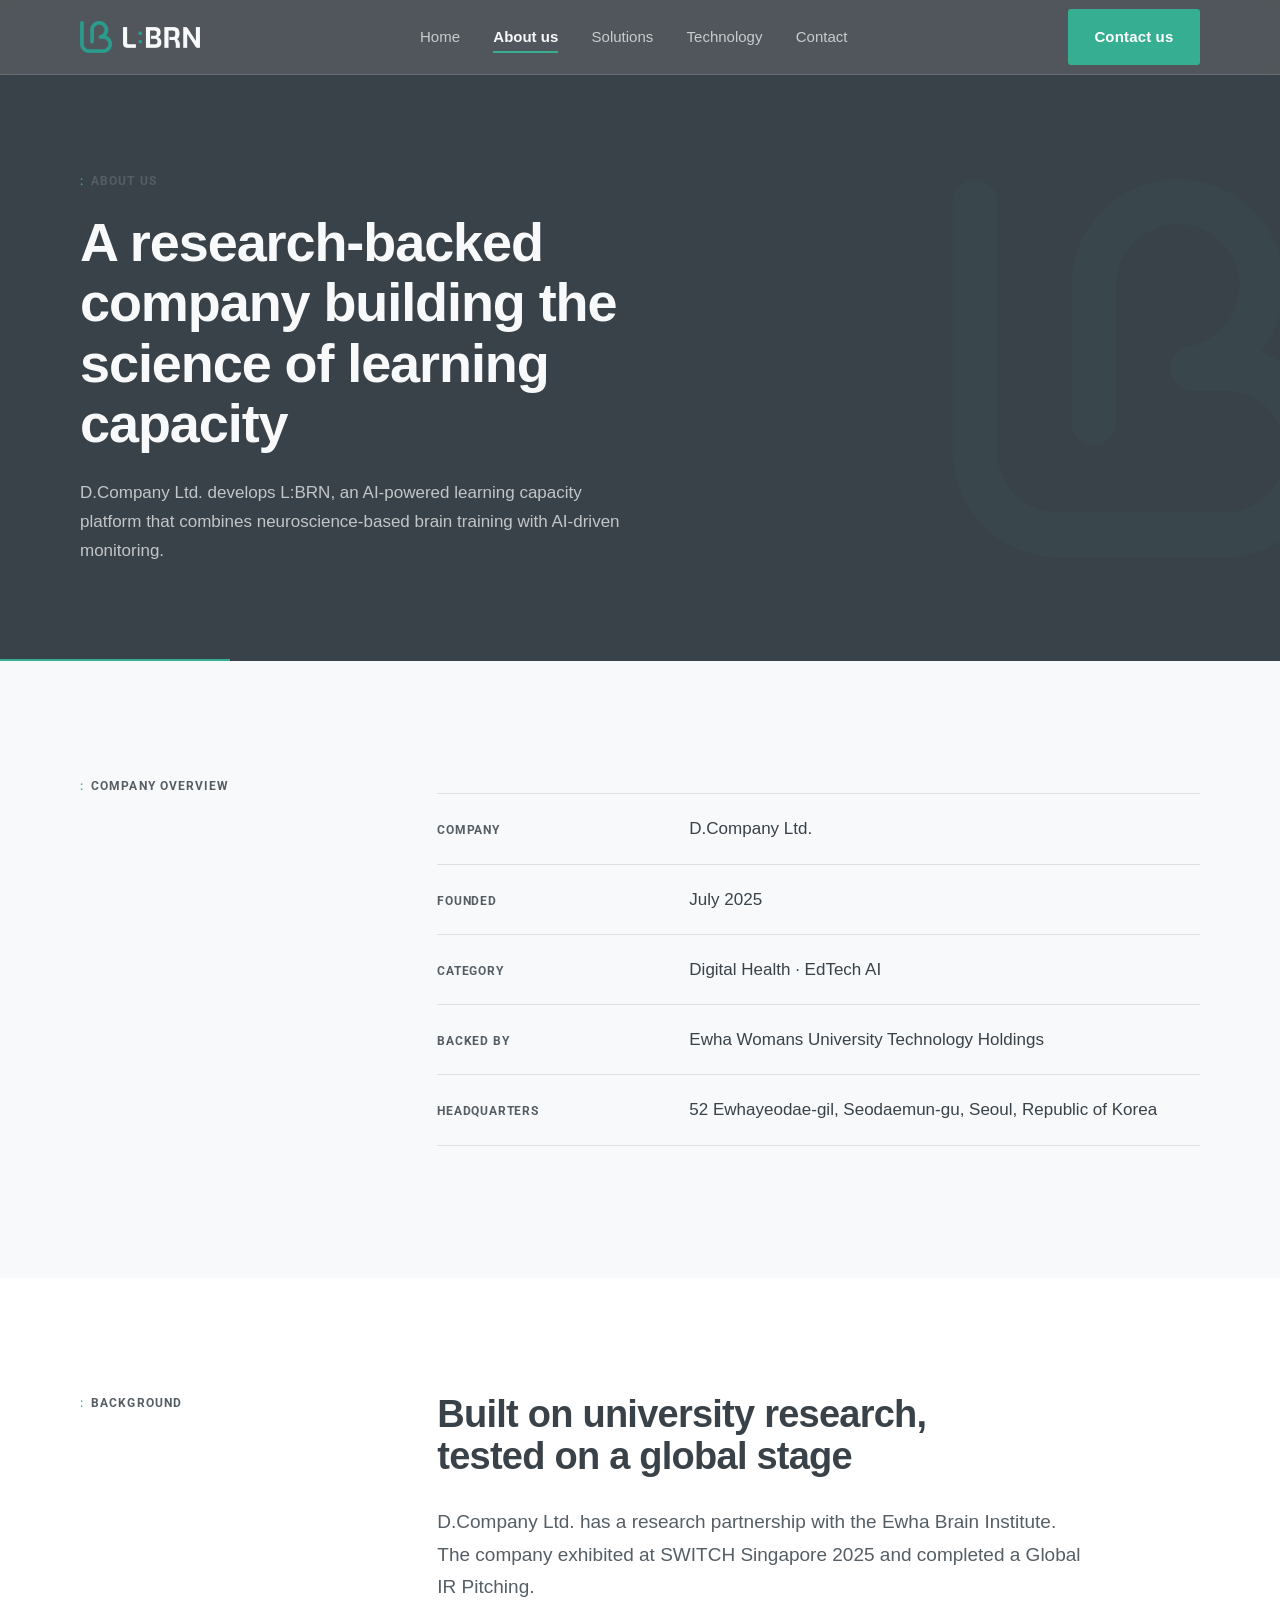
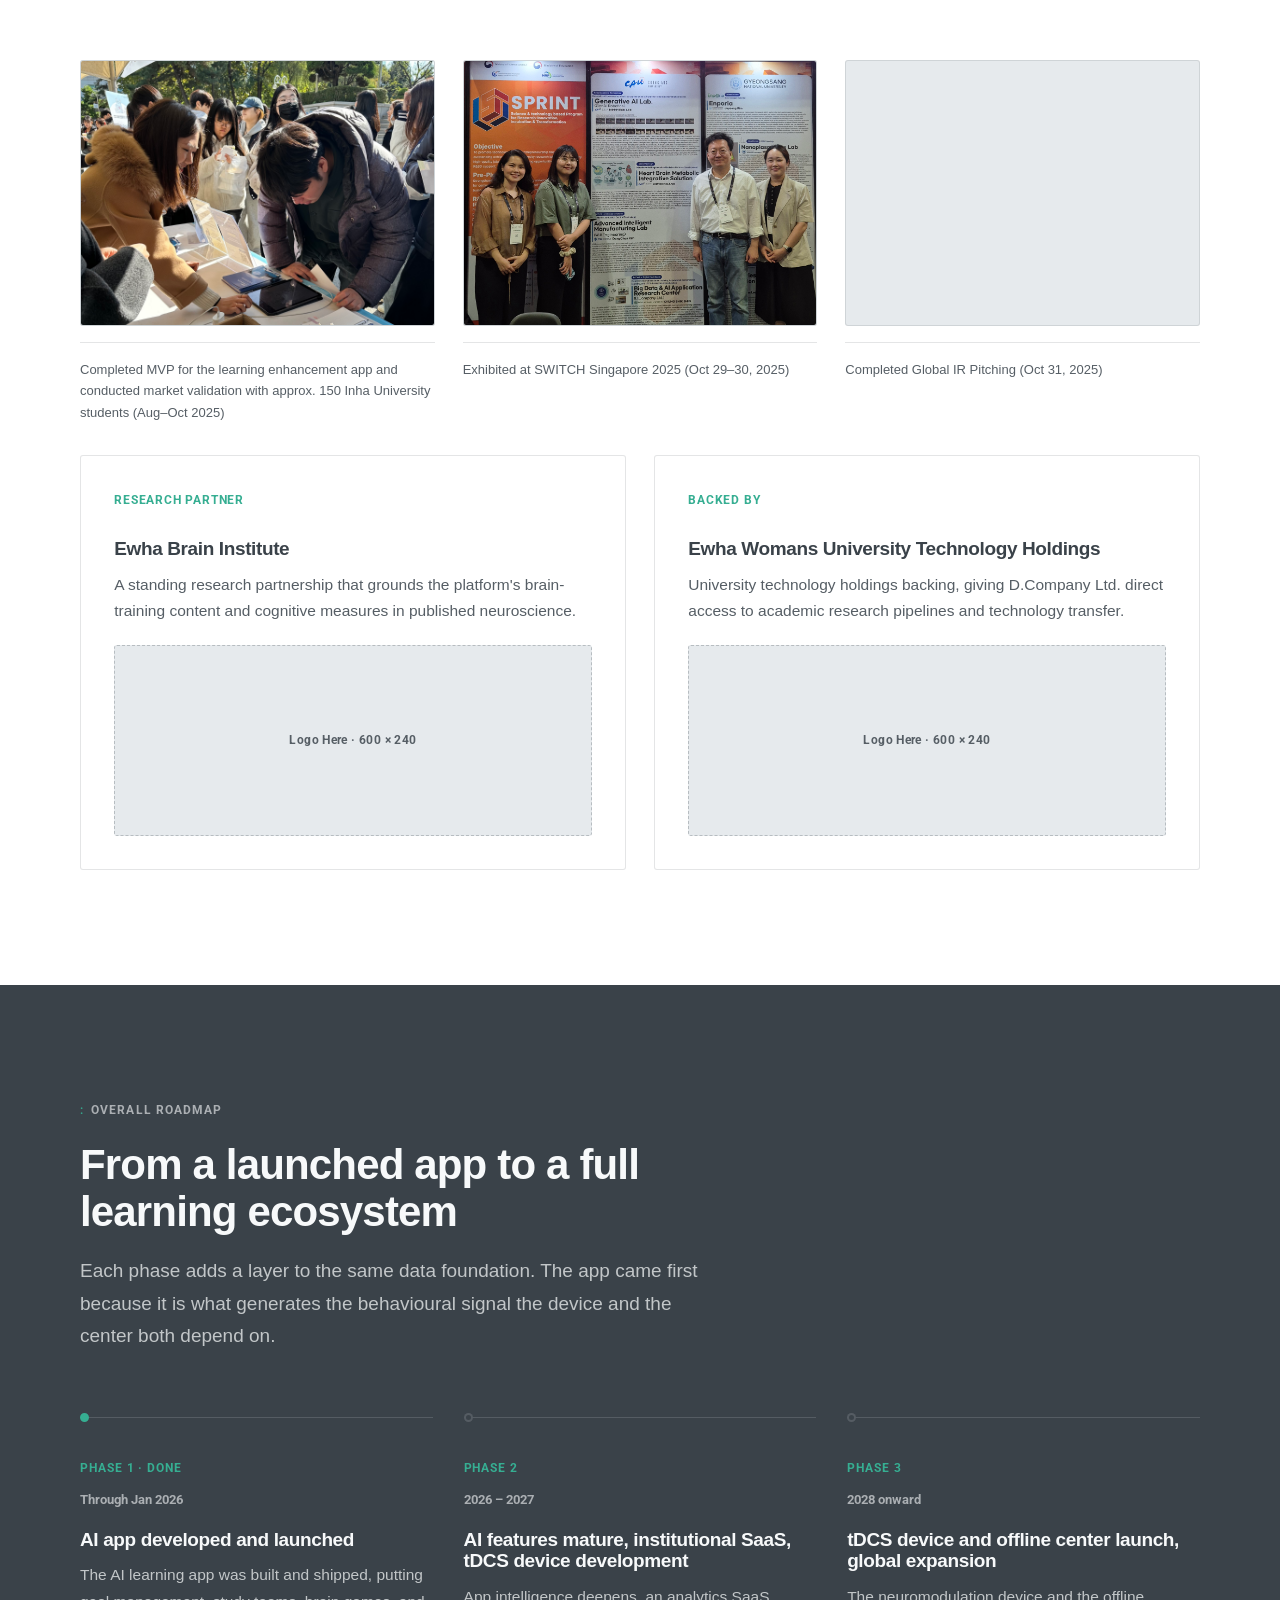
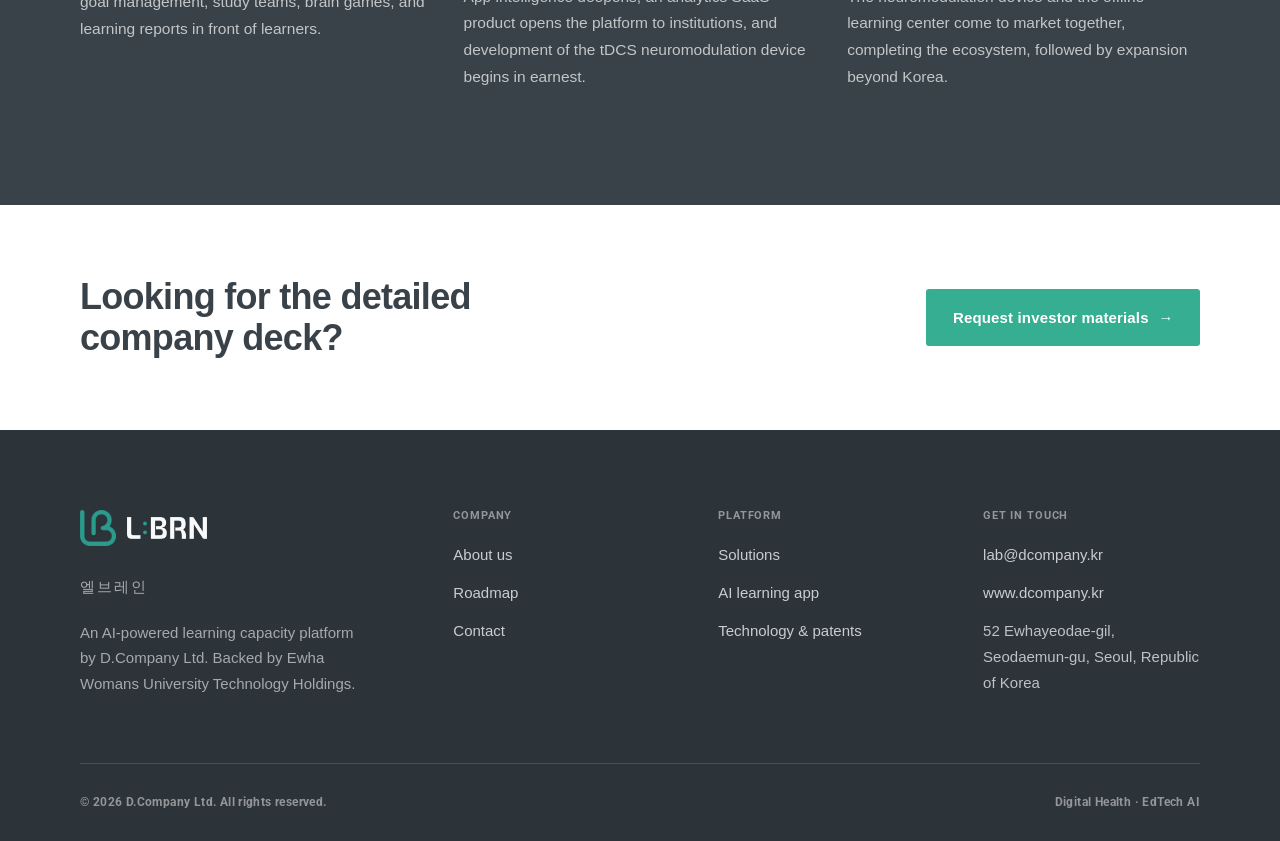
==== about.html @ f7edd500 "라벨 서체 Roboto로 교체, 커서 제거" ====
<!DOCTYPE html>
<html lang="en">
<head>
<meta charset="utf-8">
<meta name="viewport" content="width=device-width, initial-scale=1">
<title>About us — D.Company Ltd. | L:BRN</title>
<meta name="description" content="D.Company Ltd. was founded in July 2025, is backed by Ewha Womans University Technology Holdings, and researches with the Ewha Brain Institute.">
<link rel="icon" type="image/png" sizes="32x32" href="assets/favicon-32.png">
<link rel="icon" type="image/png" sizes="512x512" href="assets/favicon.png">
<link rel="apple-touch-icon" href="assets/apple-touch-icon.png">
<meta name="theme-color" content="#3A4249">
<link rel="preconnect" href="https://fonts.googleapis.com">
<link rel="preconnect" href="https://fonts.gstatic.com" crossorigin>
<link href="https://fonts.googleapis.com/css2?family=Google+Sans+Flex:wght@400..800&family=Roboto:wght@400..700&display=swap" rel="stylesheet">
<link rel="stylesheet" href="style.css">
</head>
<body>
<a class="skip-link" href="#main">Skip to content</a>

<header class="site-header">
  <div class="container">
    <nav class="nav" aria-label="Main">
      <a class="logo" href="index.html" aria-label="L:BRN home">
        <img class="logo-symbol" src="logo-symbol-dark.png" alt="" width="366" height="365">
        <img class="logo-wordmark" src="logo-wordmark.png" alt="L:BRN" width="560" height="154">
      </a>
      <ul class="nav-list">
        <li><a class="nav-link" href="index.html">Home</a></li>
        <li><a class="nav-link is-active" href="about.html">About us</a></li>
        <li><a class="nav-link" href="solutions.html">Solutions</a></li>
        <li><a class="nav-link" href="technology.html">Technology</a></li>
        <li><a class="nav-link" href="contact.html">Contact</a></li>
      </ul>
      <a class="btn btn-primary nav-cta" href="contact.html">Contact us</a>
      <button class="nav-toggle" type="button" aria-expanded="false" aria-controls="nav-panel" aria-label="Open menu"><span></span></button>
    </nav>
    <div class="nav-panel" id="nav-panel">
      <ul class="nav-list">
        <li><a class="nav-link" href="index.html">Home</a></li>
        <li><a class="nav-link is-active" href="about.html">About us</a></li>
        <li><a class="nav-link" href="solutions.html">Solutions</a></li>
        <li><a class="nav-link" href="technology.html">Technology</a></li>
        <li><a class="nav-link" href="contact.html">Contact</a></li>
      </ul>
      <a class="btn btn-primary nav-cta" href="contact.html">Contact us</a>
    </div>
  </div>
</header>

<main id="main">

  <section class="page-hero">
    <div class="container">
      <span class="eyebrow">About us</span>
      <h1>A research-backed company building the science of learning capacity</h1>
      <p>D.Company Ltd. develops L:BRN, an AI-powered learning capacity platform that combines neuroscience-based brain training with AI-driven monitoring.</p>
    </div>
  </section>

  <section class="section">
    <div class="container">
      <div class="split">
        <div>
          <span class="eyebrow">Company overview</span>
        </div>
        <div>
          <dl class="facts">
            <div class="fact"><dt>Company</dt><dd>D.Company Ltd.</dd></div>
            <div class="fact"><dt>Founded</dt><dd>July 2025</dd></div>
            <div class="fact"><dt>Category</dt><dd>Digital Health &middot; EdTech AI</dd></div>
            <div class="fact"><dt>Backed by</dt><dd>Ewha Womans University Technology Holdings</dd></div>
            <div class="fact"><dt>Headquarters</dt><dd>52 Ewhayeodae-gil, Seodaemun-gu, Seoul, Republic of Korea</dd></div>
          </dl>
        </div>
      </div>
    </div>
  </section>

  <section class="section section-alt">
    <div class="container">
      <div class="split">
        <div>
          <span class="eyebrow">Background</span>
        </div>
        <div>
          <h2 class="h-lg">Built on university research, tested on a global stage</h2>
          <p class="lede stack-md">D.Company Ltd. has a research partnership with the Ewha Brain Institute. The company exhibited at SWITCH Singapore 2025 and completed a Global IR Pitching.</p>
        </div>
      </div>

      <div class="grid grid-3 reveal stack-lg">
        <figure class="photo">
          <img src="image/mvp.jpeg" width="3024" height="2332" loading="lazy" decoding="async"
               alt="University students gathered around an outdoor D.Company booth on campus, trying the L:BRN app on a tablet while staff members guide them through the demo.">
          <figcaption>Completed MVP for the learning enhancement app and conducted market validation with approx. 150 Inha University students (Aug&ndash;Oct 2025)</figcaption>
        </figure>
        <figure class="photo">
          <img src="image/switch.JPG" width="2806" height="1938" loading="lazy" decoding="async"
               alt="Four D.Company team members standing in front of the ICT SPRINT exhibition wall at SWITCH Singapore 2025, beside the D.Company Ltd. poster on neuroscience-driven brain training, AI-powered personalised learning, and tDCS neuromodulation.">
          <figcaption>Exhibited at SWITCH Singapore 2025 (Oct 29&ndash;30, 2025)</figcaption>
        </figure>
        <figure class="photo">
          <img src="image/ir.jpeg" width="4032" height="3024" loading="lazy" decoding="async"
               alt="A D.Company presenter pitching to a seated audience at the SWITCH Singapore Demo Day, with a slide titled &lsquo;What If Hard Work Isn&rsquo;t Enough?&rsquo; on the screens behind her.">
          <figcaption>Completed Global IR Pitching (Oct 31, 2025)</figcaption>
        </figure>
      </div>

      <div class="grid grid-2 stack-mid">
        <div class="card reveal">
          <span class="card-index">Research partner</span>
          <h3>Ewha Brain Institute</h3>
          <p>A standing research partnership that grounds the platform's brain-training content and cognitive measures in published neuroscience.</p>
          <div class="ph stack-sm" style="--ph-ratio:5/2;">Logo Here &middot; 600 &times; 240</div>
        </div>
        <div class="card reveal reveal-d1">
          <span class="card-index">Backed by</span>
          <h3>Ewha Womans University Technology Holdings</h3>
          <p>University technology holdings backing, giving D.Company Ltd. direct access to academic research pipelines and technology transfer.</p>
          <div class="ph stack-sm" style="--ph-ratio:5/2;">Logo Here &middot; 600 &times; 240</div>
        </div>
      </div>
    </div>
  </section>

  <section class="section section-dark" id="roadmap">
    <div class="container">
      <div class="section-head">
        <span class="eyebrow">Overall roadmap</span>
        <h2>From a launched app to a full learning ecosystem</h2>
        <p class="lede">Each phase adds a layer to the same data foundation. The app came first because it is what generates the behavioural signal the device and the center both depend on.</p>
      </div>

      <div class="roadmap">
        <article class="phase phase-done reveal">
          <span class="phase-num">Phase 1 &middot; Done</span>
          <span class="phase-range">Through Jan 2026</span>
          <h3>AI app developed and launched</h3>
          <p>The AI learning app was built and shipped, putting goal management, study teams, brain games, and learning reports in front of learners.</p>
        </article>

        <article class="phase reveal reveal-d1">
          <span class="phase-num">Phase 2</span>
          <span class="phase-range">2026 &ndash; 2027</span>
          <h3>AI features mature, institutional SaaS, tDCS device development</h3>
          <p>App intelligence deepens, an analytics SaaS product opens the platform to institutions, and development of the tDCS neuromodulation device begins in earnest.</p>
        </article>

        <article class="phase reveal reveal-d2">
          <span class="phase-num">Phase 3</span>
          <span class="phase-range">2028 onward</span>
          <h3>tDCS device and offline center launch, global expansion</h3>
          <p>The neuromodulation device and the offline learning center come to market together, completing the ecosystem, followed by expansion beyond Korea.</p>
        </article>
      </div>
    </div>
  </section>

  <section class="section-tight section-alt">
    <div class="container">
      <div class="cta-strip">
        <h2>Looking for the detailed company deck?</h2>
        <a class="btn btn-primary" href="contact.html">Request investor materials <span class="arrow" aria-hidden="true">&rarr;</span></a>
      </div>
    </div>
  </section>

</main>

<footer class="site-footer">
  <div class="container">
    <div class="footer-top">
      <div class="footer-brand">
        <span class="logo footer-logo">
          <img class="logo-symbol" src="logo-symbol.png" alt="" width="366" height="365">
          <img class="logo-wordmark" src="logo-wordmark-light.png" alt="L:BRN" width="560" height="154">
        </span>
        <p class="footer-kr" lang="ko">엘브레인</p>
        <p>An AI-powered learning capacity platform by D.Company Ltd. Backed by Ewha Womans University Technology Holdings.</p>
      </div>
      <div class="footer-col">
        <h4>Company</h4>
        <ul>
          <li><a href="about.html">About us</a></li>
          <li><a href="about.html#roadmap">Roadmap</a></li>
          <li><a href="contact.html">Contact</a></li>
        </ul>
      </div>
      <div class="footer-col">
        <h4>Platform</h4>
        <ul>
          <li><a href="solutions.html">Solutions</a></li>
          <li><a href="solutions.html#app">AI learning app</a></li>
          <li><a href="technology.html">Technology &amp; patents</a></li>
        </ul>
      </div>
      <div class="footer-col">
        <h4>Get in touch</h4>
        <ul>
          <li><a href="mailto:lab@dcompany.kr">lab@dcompany.kr</a></li>
          <li><a href="https://www.dcompany.kr">www.dcompany.kr</a></li>
          <li>52 Ewhayeodae-gil, Seodaemun-gu, Seoul, Republic of Korea</li>
        </ul>
      </div>
    </div>
    <div class="footer-bottom">
      <span>&copy; <span data-year>2026</span> D.Company Ltd. All rights reserved.</span>
      <span>Digital Health &middot; EdTech AI</span>
    </div>
  </div>
</footer>

<script src="script.js"></script>
</body>
</html>
---- style.css ----
/* ==========================================================================
   D.Company Ltd. — L:BRN corporate site
   Shared stylesheet
   ========================================================================== */

/* --------------------------------------------------------------------------
   1. Tokens
   -------------------------------------------------------------------------- */
:root {
  /* Brand palette (fixed) */
  --teal: #36AE92;
  --ink: #3A4249;
  --muted: #565E65;
  --bg: #F7F9FA;

  /* Derived shades of the brand palette */
  --teal-600: #2C9179;
  --teal-700: #23745F;
  --teal-wash: rgba(54, 174, 146, 0.08);
  --teal-line: rgba(54, 174, 146, 0.30);
  --ink-900: #2C3339;
  --ink-800: #333B41;

  --white: #FFFFFF;
  --line: rgba(86, 94, 101, 0.16);
  --line-strong: rgba(86, 94, 101, 0.32);
  --line-dark: rgba(247, 249, 250, 0.14);
  --on-dark: rgba(247, 249, 250, 0.72);
  --placeholder: #E6EAED;

  /* Type — Google Sans for display and body.

     The small uppercase labels run in Roboto, loaded from Google Fonts so
     every visitor sees the same thing regardless of platform. Korean falls
     through to the system Hangul face in every case. */
  --font-kr: 'Apple SD Gothic Neo', 'Malgun Gothic', 'Noto Sans KR', sans-serif;
  --font-display: 'Google Sans Flex', var(--font-kr), 'Helvetica Neue', Arial, sans-serif;
  --font-body: 'Google Sans Flex', var(--font-kr), 'Segoe UI', Arial, sans-serif;
  --font-label: 'Roboto', var(--font-kr), 'Helvetica Neue', Arial, sans-serif;

  /* Rhythm */
  --container: 1200px;
  --gutter: clamp(1.25rem, 4vw, 2.5rem);
  --section-y: clamp(4.5rem, 9vw, 8rem);
  --radius: 3px;

  --shadow-sm: 0 1px 2px rgba(58, 66, 73, 0.06);
  --shadow-md: 0 12px 32px -12px rgba(58, 66, 73, 0.22);
  --ease: cubic-bezier(0.22, 0.61, 0.36, 1);
}

/* --------------------------------------------------------------------------
   2. Reset & base
   -------------------------------------------------------------------------- */
*,
*::before,
*::after { box-sizing: border-box; }

html {
  scroll-behavior: smooth;
  -webkit-text-size-adjust: 100%;
  scroll-padding-top: 90px;
}

body {
  margin: 0;
  background: var(--bg);
  color: var(--ink);
  font-family: var(--font-body);
  font-size: 1.0625rem;
  line-height: 1.72;
  -webkit-font-smoothing: antialiased;
  text-rendering: optimizeLegibility;
}

img { max-width: 100%; display: block; }

a { color: inherit; text-decoration: none; }

h1, h2, h3, h4 {
  font-family: var(--font-display);
  color: var(--ink);
  margin: 0;
  line-height: 1.12;
  letter-spacing: -0.02em;
  font-weight: 700;
}

p { margin: 0; }

ul { margin: 0; padding: 0; list-style: none; }

:focus-visible {
  outline: 2px solid var(--teal);
  outline-offset: 3px;
  border-radius: 2px;
}

::selection {
  background: var(--teal);
  color: var(--white);
}

.skip-link {
  position: absolute;
  left: -9999px;
  top: 0;
  z-index: 999;
  background: var(--ink);
  color: var(--white);
  padding: 0.75rem 1.25rem;
  font-family: var(--font-label);
  font-size: 0.8125rem;
}
.skip-link:focus { left: 0; }

/* Everything set in the label face runs bold. Helvetica ships Regular and
   Bold only, so 700 is the one real step up — collected here rather than
   repeated across two dozen rules. Weights declared later in a specific
   rule still win. */
.skip-link,
.eyebrow,
.link,
.hero-meta,
.card-index,
.fact dt,
.stat-label,
.ph,
.app-shot figcaption,
.status,
.pillar-note,
.phase-num,
.phase-range,
.patent-no,
.gantt-months,
.gantt-label small,
.gantt-bar,
.field label,
.field-error,
.info-row dt,
.footer-col h4,
.footer-bottom { font-weight: 700; }

/* --------------------------------------------------------------------------
   3. Layout primitives
   -------------------------------------------------------------------------- */
.container {
  width: 100%;
  max-width: var(--container);
  margin-inline: auto;
  padding-inline: var(--gutter);
}

.section { padding-block: var(--section-y); }
.section-tight { padding-block: clamp(3rem, 6vw, 4.5rem); }

.section-dark {
  background: var(--ink);
  color: var(--on-dark);
}
.section-dark h1,
.section-dark h2,
.section-dark h3,
.section-dark h4 { color: var(--bg); }

.section-alt { background: var(--white); }

.lede {
  font-size: clamp(1.0625rem, 1.6vw, 1.1875rem);
  color: var(--muted);
  max-width: 62ch;
}
.section-dark .lede { color: var(--on-dark); }

.hairline {
  border: 0;
  border-top: 1px solid var(--line);
  margin: 0;
}

/* Section-level heading, one step down from the page title */
.h-lg {
  font-size: clamp(1.75rem, 3.2vw, 2.375rem);
  max-width: 24ch;
}
.h-tight { max-width: 16ch; }

/* Opening statement set in the display face */
.pull-quote {
  font-family: var(--font-display);
  font-size: clamp(1.375rem, 2.8vw, 1.875rem);
  font-weight: 600;
  line-height: 1.45;
  letter-spacing: -0.015em;
  color: var(--ink);
}
.section-dark .pull-quote { color: var(--bg); }

/* Vertical rhythm helpers */
.stack-sm { margin-top: 1.25rem; }
.stack-md { margin-top: 1.75rem; }
.stack-mid { margin-top: clamp(1.5rem, 3vw, 2rem); }
.stack-lg { margin-top: clamp(2.5rem, 5vw, 3.5rem); }

/* Section header — small-caps eyebrow carrying the L:BRN colon motif */
.eyebrow {
  display: block;
  font-family: var(--font-label);
  font-size: 0.75rem;
  font-weight: 700;
  letter-spacing: 0.088em;
  text-transform: uppercase;
  color: var(--muted);
  margin-bottom: 1.25rem;
}
.eyebrow::before {
  content: ':';
  color: var(--teal);
  font-weight: 600;
  margin-right: 0.6em;
}
.section-dark .eyebrow { color: rgba(247, 249, 250, 0.6); }

.section-head { max-width: 66ch; margin-bottom: clamp(2.5rem, 5vw, 4rem); }
.section-head h2 { font-size: clamp(1.875rem, 3.4vw, 2.625rem); }
.section-head p { margin-top: 1.25rem; }

/* Split header: label rail on the left, content on the right */
.split {
  display: grid;
  grid-template-columns: minmax(180px, 1fr) minmax(0, 2.6fr);
  gap: clamp(2rem, 5vw, 4.5rem);
  align-items: start;
}

/* --------------------------------------------------------------------------
   4. Buttons
   -------------------------------------------------------------------------- */
.btn {
  display: inline-flex;
  align-items: center;
  gap: 0.6rem;
  padding: 0.9rem 1.6rem;
  font-family: var(--font-body);
  font-size: 0.9375rem;
  font-weight: 600;
  letter-spacing: 0.01em;
  border-radius: var(--radius);
  border: 1px solid transparent;
  cursor: pointer;
  transition: background 0.25s var(--ease), color 0.25s var(--ease),
              border-color 0.25s var(--ease), transform 0.25s var(--ease);
}
.btn:hover { transform: translateY(-2px); }
.btn:active { transform: translateY(0); }

.btn-primary {
  background: var(--teal);
  color: var(--white);
}
.btn-primary:hover { background: var(--teal-600); }

.btn-ghost {
  background: transparent;
  color: var(--ink);
  border-color: var(--line-strong);
}
.btn-ghost:hover { border-color: var(--teal); color: var(--teal-700); }

.btn-on-dark {
  background: transparent;
  color: var(--bg);
  border-color: var(--line-dark);
}
.btn-on-dark:hover { border-color: var(--teal); color: var(--teal); }

.btn .arrow { transition: transform 0.25s var(--ease); }
.btn:hover .arrow { transform: translateX(4px); }

/* Inline text link */
.link {
  display: inline-flex;
  align-items: center;
  gap: 0.5rem;
  font-family: var(--font-label);
  font-size: 0.8125rem;
  letter-spacing: 0.044em;
  text-transform: uppercase;
  color: var(--teal-700);
  border-bottom: 1px solid var(--teal-line);
  padding-bottom: 2px;
  transition: color 0.25s var(--ease), border-color 0.25s var(--ease);
}
.link:hover { color: var(--teal); border-color: var(--teal); }

/* --------------------------------------------------------------------------
   5. Header / GNB
   -------------------------------------------------------------------------- */
.site-header {
  position: sticky;
  top: 0;
  z-index: 100;
  background: rgba(255, 255, 255, 0.92);
  backdrop-filter: saturate(180%) blur(12px);
  -webkit-backdrop-filter: saturate(180%) blur(12px);
  border-bottom: 1px solid var(--line);
  transition: box-shadow 0.3s var(--ease), background 0.3s var(--ease),
              border-color 0.3s var(--ease);
}
.site-header.is-stuck { box-shadow: var(--shadow-sm); }

/* Dark mode — set by script.js whenever a dark section sits under the bar.
   Keeps the GNB legible over the hero, dark strips and the footer. */
.site-header.is-on-dark {
  background: rgba(44, 51, 57, 0.82);
  border-bottom-color: var(--line-dark);
}
.site-header.is-on-dark .nav-link { color: var(--on-dark); }
.site-header.is-on-dark .nav-link:hover,
.site-header.is-on-dark .nav-link.is-active { color: var(--bg); }
.site-header.is-on-dark .nav-toggle { border-color: var(--line-dark); }
.site-header.is-on-dark .nav-toggle span,
.site-header.is-on-dark .nav-toggle span::before,
.site-header.is-on-dark .nav-toggle span::after { background: var(--bg); }
.site-header.is-on-dark .nav-toggle[aria-expanded='true'] span { background: transparent; }

.nav {
  display: flex;
  align-items: center;
  justify-content: space-between;
  gap: 2rem;
  height: 74px;
}

/* Brand lockup — symbol + wordmark set side by side.
   Symbol height is ~1.6x the wordmark cap height, matching the supplied
   stacked lockup's optical relationship. */
.logo {
  display: inline-flex;
  align-items: center;
  gap: 0.7rem;
}
.logo-symbol {
  height: 32px;
  width: auto;
  transition: transform 0.3s var(--ease);
}
.logo-wordmark {
  height: 21px;
  width: auto;
}
.logo:hover .logo-symbol { transform: translateY(-2px); }
.footer-logo .logo-symbol { height: 36px; }
.footer-logo .logo-wordmark { height: 22px; }

.nav-list {
  display: flex;
  align-items: center;
  gap: clamp(1.25rem, 2.6vw, 2.25rem);
}
.nav-link {
  position: relative;
  font-size: 0.9375rem;
  font-weight: 500;
  color: var(--muted);
  padding-block: 0.5rem;
  transition: color 0.25s var(--ease);
}
.nav-link::after {
  content: '';
  position: absolute;
  left: 0;
  bottom: 0;
  height: 2px;
  width: 100%;
  background: var(--teal);
  transform: scaleX(0);
  transform-origin: left;
  transition: transform 0.3s var(--ease);
}
.nav-link:hover { color: var(--ink); }
.nav-link:hover::after { transform: scaleX(1); }
.nav-link.is-active { color: var(--ink); font-weight: 600; }
.nav-link.is-active::after { transform: scaleX(1); }

.nav-cta { display: inline-flex; }

.nav-panel { display: none; }

.nav-toggle {
  display: none;
  width: 44px;
  height: 44px;
  border: 1px solid var(--line-strong);
  border-radius: var(--radius);
  background: transparent;
  cursor: pointer;
  padding: 0;
  align-items: center;
  justify-content: center;
}
.nav-toggle span {
  position: relative;
  display: block;
  width: 18px;
  height: 1.5px;
  background: var(--ink);
  transition: background 0.2s var(--ease);
}
.nav-toggle span::before,
.nav-toggle span::after {
  content: '';
  position: absolute;
  left: 0;
  width: 18px;
  height: 1.5px;
  background: var(--ink);
  transition: transform 0.3s var(--ease);
}
.nav-toggle span::before { top: -6px; }
.nav-toggle span::after { top: 6px; }
.nav-toggle[aria-expanded='true'] span { background: transparent; }
.nav-toggle[aria-expanded='true'] span::before { transform: translateY(6px) rotate(45deg); }
.nav-toggle[aria-expanded='true'] span::after { transform: translateY(-6px) rotate(-45deg); }

/* --------------------------------------------------------------------------
   6. Hero
   -------------------------------------------------------------------------- */
.hero {
  position: relative;
  background: var(--ink);
  color: var(--on-dark);
  overflow: hidden;
  padding-block: clamp(4.5rem, 10vw, 8rem) clamp(4rem, 8vw, 6.5rem);
}
.hero::before {
  content: '';
  position: absolute;
  inset: 0;
  background-image:
    radial-gradient(circle at 86% 10%, rgba(54, 174, 146, 0.18), transparent 55%),
    linear-gradient(to right, rgba(247, 249, 250, 0.05) 1px, transparent 1px);
  background-size: 100% 100%, 96px 100%;
  pointer-events: none;
}
/* The symbol, oversized and bled off the right edge, as ground texture */
.hero::after {
  content: '';
  position: absolute;
  right: -7%;
  top: 50%;
  transform: translateY(-50%);
  width: min(48vw, 540px);
  aspect-ratio: 1;
  background: url('logo-symbol.png') no-repeat center / contain;
  opacity: 0.06;
  pointer-events: none;
}
.hero .container { position: relative; z-index: 1; }

.hero-grid {
  display: grid;
  grid-template-columns: minmax(0, 1.05fr) minmax(0, 1fr);
  gap: clamp(2.5rem, 6vw, 5rem);
  align-items: end;
}

/* The positioning statement carries the hero on its own — set large, tight
   and stacked, with the middle lines in brand teal as the accent. */
.hero-title {
  font-size: clamp(2.125rem, 4.6vw, 3.375rem);
  font-weight: 600;
  line-height: 1.06;
  letter-spacing: -0.03em;
  color: var(--bg);
  text-wrap: balance;
}
.hero-title em {
  font-style: normal;
  color: var(--teal);
}

.hero-meta {
  display: flex;
  flex-wrap: wrap;
  gap: 0.4rem;
  margin-top: 1.75rem;
  font-family: var(--font-label);
  font-size: 0.6875rem;
  font-weight: 700;
  letter-spacing: 0.044em;
  text-transform: uppercase;
  color: rgba(247, 249, 250, 0.6);
}
/* Each fact carries its own frosted-glass chip. Held back deliberately: no
   border and no shadow of any kind — the blurred fill alone defines the
   shape. */
.hero-meta span {
  display: inline-flex;
  align-items: center;
  gap: 0.45rem;
  padding: 0.375rem 0.7rem;
  border: 0;
  border-radius: var(--radius);
  background: rgba(247, 249, 250, 0.05);
  backdrop-filter: blur(14px) saturate(140%);
  -webkit-backdrop-filter: blur(14px) saturate(140%);
  box-shadow: none;
}
.hero-meta span::before {
  content: '';
  width: 4px;
  height: 4px;
  background: var(--teal);
  border-radius: 50%;
}

.hero-mission {
  border-left: 2px solid var(--teal);
  padding-left: clamp(1.25rem, 2.5vw, 2rem);
}
.hero-mission p {
  font-size: 1.0625rem;
  line-height: 1.8;
  color: var(--on-dark);
}
.hero-actions {
  display: flex;
  flex-wrap: wrap;
  gap: 0.875rem;
  margin-top: 2.25rem;
}

/* Signal line — an EEG-like trace that draws itself once on load */
.signal {
  position: relative;
  z-index: 1;
  margin-top: clamp(3rem, 6vw, 4.5rem);
  width: 100%;
  height: 60px;
  display: block;
}
.signal path {
  fill: none;
  stroke: var(--teal);
  stroke-width: 1.5;
  stroke-linecap: round;
  stroke-linejoin: round;
  opacity: 0.85;
  stroke-dasharray: 2400;
  stroke-dashoffset: 2400;
  animation: trace 3.4s var(--ease) 0.35s forwards;
}
@keyframes trace { to { stroke-dashoffset: 0; } }

/* Page banner used on interior pages */
.page-hero {
  background: var(--ink);
  color: var(--on-dark);
  padding-block: clamp(3.5rem, 8vw, 6rem);
  position: relative;
  overflow: hidden;
}
.page-hero::after {
  content: '';
  position: absolute;
  left: 0;
  bottom: 0;
  width: 100%;
  height: 2px;
  background: linear-gradient(to right, var(--teal) 0 18%, transparent 18%);
}
.page-hero::before {
  content: '';
  position: absolute;
  right: -4%;
  top: 50%;
  transform: translateY(-50%);
  width: min(34vw, 380px);
  aspect-ratio: 1;
  background: url('logo-symbol.png') no-repeat center / contain;
  opacity: 0.05;
  pointer-events: none;
}
.page-hero .container { position: relative; z-index: 1; }
.page-hero h1 {
  font-size: clamp(2.125rem, 5vw, 3.375rem);
  color: var(--bg);
  max-width: 20ch;
}
.page-hero p { margin-top: 1.5rem; max-width: 60ch; color: var(--on-dark); }

/* --------------------------------------------------------------------------
   7. Cards & grids
   -------------------------------------------------------------------------- */
.grid { display: grid; gap: clamp(1.25rem, 2.4vw, 1.75rem); }
.grid-2 { grid-template-columns: repeat(2, minmax(0, 1fr)); }
.grid-3 { grid-template-columns: repeat(3, minmax(0, 1fr)); }
.grid-4 { grid-template-columns: repeat(4, minmax(0, 1fr)); }

.card {
  background: var(--white);
  border: 1px solid var(--line);
  border-radius: var(--radius);
  padding: clamp(1.5rem, 2.6vw, 2.25rem);
  transition: border-color 0.3s var(--ease), transform 0.3s var(--ease),
              box-shadow 0.3s var(--ease);
}
.card h3 { font-size: 1.1875rem; margin-bottom: 0.75rem; }
.card p { color: var(--muted); font-size: 0.96875rem; }

.card-link { display: flex; flex-direction: column; height: 100%; }
.card-link:hover {
  border-color: var(--teal);
  transform: translateY(-4px);
  box-shadow: var(--shadow-md);
}
.card-index {
  font-family: var(--font-label);
  font-size: 0.75rem;
  letter-spacing: 0.066em;
  text-transform: uppercase;
  color: var(--teal);
  margin-bottom: 1.75rem;
  display: block;
}
.card-link .link { margin-top: auto; padding-top: 1.75rem; align-self: flex-start; }

/* Fact rows — used for the company overview */
.facts { border-top: 1px solid var(--line); }
.fact {
  display: grid;
  grid-template-columns: minmax(140px, 220px) 1fr;
  gap: 1rem 2rem;
  padding-block: 1.25rem;
  border-bottom: 1px solid var(--line);
  align-items: baseline;
}
.fact dt {
  font-family: var(--font-label);
  font-size: 0.75rem;
  letter-spacing: 0.066em;
  text-transform: uppercase;
  color: var(--muted);
}
.fact dd {
  margin: 0;
  font-size: 1.0625rem;
  font-weight: 500;
  color: var(--ink);
}

/* Stats banner */
.stats {
  display: grid;
  grid-template-columns: repeat(4, minmax(0, 1fr));
  border-top: 1px solid var(--line-dark);
  border-bottom: 1px solid var(--line-dark);
}
.stat {
  padding: clamp(1.75rem, 3.5vw, 2.75rem) clamp(1rem, 2vw, 1.75rem);
  border-right: 1px solid var(--line-dark);
}
.stat:last-child { border-right: 0; }
.stat-value {
  font-family: var(--font-display);
  font-size: clamp(2.25rem, 5vw, 3.25rem);
  font-weight: 700;
  letter-spacing: -0.03em;
  color: var(--bg);
  line-height: 1;
}
.stat-value .unit { color: var(--teal); }
.stat-label {
  margin-top: 0.875rem;
  font-family: var(--font-label);
  font-size: 0.75rem;
  letter-spacing: 0.044em;
  line-height: 1.6;
  text-transform: uppercase;
  color: rgba(247, 249, 250, 0.6);
}

/* --------------------------------------------------------------------------
   8. Placeholder image areas
   -------------------------------------------------------------------------- */
.ph {
  display: flex;
  align-items: center;
  justify-content: center;
  text-align: center;
  padding: 1rem;
  background: var(--placeholder);
  border: 1px dashed var(--line-strong);
  border-radius: var(--radius);
  aspect-ratio: var(--ph-ratio, 16 / 9);
  color: var(--muted);
  font-family: var(--font-label);
  font-size: 0.75rem;
  letter-spacing: 0.033em;
  line-height: 1.6;
}
.ph-dark {
  background: rgba(247, 249, 250, 0.05);
  border-color: var(--line-dark);
  color: rgba(247, 249, 250, 0.55);
}

/* App screenshots (device mockups with transparent corners) */
.app-shot {
  margin: 0;
  display: flex;
  flex-direction: column;
  align-items: center;
}
.app-shot img {
  width: 100%;
  height: auto;
  max-width: 260px;
}
.app-shot figcaption {
  margin-top: 1rem;
  text-align: center;
  color: var(--muted);
  font-family: var(--font-label);
  font-size: 0.75rem;
  letter-spacing: 0.033em;
  line-height: 1.6;
}

/* Documentary photos with captions */
.photo {
  margin: 0;
  display: flex;
  flex-direction: column;
}
.photo img {
  width: 100%;
  height: auto;
  aspect-ratio: 4 / 3;
  object-fit: cover;
  object-position: center;
  background: var(--placeholder);
  border: 1px solid var(--line);
  border-radius: var(--radius);
}
.photo figcaption {
  margin-top: 1rem;
  padding-top: 1rem;
  border-top: 1px solid var(--line);
  color: var(--muted);
  font-size: 0.8125rem;
  line-height: 1.65;
  word-break: keep-all;
}

/* --------------------------------------------------------------------------
   9. Pillars (Solutions)
   -------------------------------------------------------------------------- */
.pillar {
  display: grid;
  grid-template-columns: minmax(0, 1fr) minmax(0, 1fr);
  gap: clamp(2rem, 5vw, 4.5rem);
  align-items: center;
  padding-block: clamp(2.5rem, 5vw, 4rem);
  border-top: 1px solid var(--line);
}
.pillar:nth-child(even) .pillar-media { order: -1; }
.pillar-body h3 {
  font-size: clamp(1.5rem, 2.6vw, 2rem);
  margin-block: 1rem 1.25rem;
}
.pillar-body p { color: var(--muted); }

.status {
  display: inline-flex;
  align-items: center;
  gap: 0.55rem;
  font-family: var(--font-label);
  font-size: 0.6875rem;
  letter-spacing: 0.066em;
  text-transform: uppercase;
  padding: 0.35rem 0.7rem;
  border-radius: 2px;
  border: 1px solid var(--line-strong);
  color: var(--muted);
  background: var(--white);
}
.status::before {
  content: '';
  width: 6px;
  height: 6px;
  border-radius: 50%;
  background: var(--line-strong);
}
.status-live {
  color: var(--teal-700);
  border-color: var(--teal-line);
  background: var(--teal-wash);
}
.status-live::before { background: var(--teal); }

.pillar-note {
  margin-top: 1.5rem;
  font-family: var(--font-label);
  font-size: 0.8125rem;
  letter-spacing: 0.022em;
  color: var(--teal-700);
}

/* Ecosystem diagram */
.eco {
  display: grid;
  grid-template-columns: minmax(0, 1fr) minmax(0, 1.15fr);
  gap: clamp(2rem, 5vw, 4rem);
  align-items: center;
}
.eco-figure { width: 100%; height: auto; }
.eco-figure .eco-node { fill: var(--ink-900); stroke: var(--teal-line); stroke-width: 1; }
.eco-figure .eco-hub { fill: var(--teal); }
.eco-figure .eco-link {
  fill: none;
  stroke: var(--teal);
  stroke-width: 1.25;
  stroke-dasharray: 320;
  stroke-dashoffset: 320;
  opacity: 0.65;
}
.eco-figure .eco-ring { fill: none; stroke: var(--line-dark); stroke-width: 1; }
.eco-figure text {
  font-family: var(--font-label);
  font-size: 11px;
  letter-spacing: 0.044em;
  text-transform: uppercase;
  fill: rgba(247, 249, 250, 0.82);
}
.eco-figure .eco-hub-label { fill: var(--ink); font-weight: 600; }
.is-in .eco-figure .eco-link { animation: trace 1.6s var(--ease) forwards; }
.is-in .eco-figure .eco-link:nth-of-type(2) { animation-delay: 0.18s; }
.is-in .eco-figure .eco-link:nth-of-type(3) { animation-delay: 0.36s; }

/* Feature list */
.feature {
  padding: clamp(1.5rem, 2.6vw, 2rem);
  background: var(--white);
  border: 1px solid var(--line);
  border-left: 2px solid var(--teal);
  border-radius: var(--radius);
}
.feature h3 { font-size: 1.0625rem; margin-bottom: 0.625rem; }
.feature p { color: var(--muted); font-size: 0.96875rem; }

/* --------------------------------------------------------------------------
   10. Roadmap (About)
   -------------------------------------------------------------------------- */
.roadmap {
  display: grid;
  grid-template-columns: repeat(3, minmax(0, 1fr));
  gap: clamp(1.25rem, 2.4vw, 2rem);
  position: relative;
}
.phase {
  position: relative;
  padding-top: 2.5rem;
  border-top: 1px solid var(--line-dark);
}
.phase::before {
  content: '';
  position: absolute;
  top: -5px;
  left: 0;
  width: 9px;
  height: 9px;
  border-radius: 50%;
  background: var(--ink);
  border: 2px solid var(--line-dark);
}
.phase-done::before { background: var(--teal); border-color: var(--teal); }
.phase-num {
  font-family: var(--font-label);
  font-size: 0.75rem;
  letter-spacing: 0.077em;
  text-transform: uppercase;
  color: var(--teal);
  display: block;
  margin-bottom: 0.625rem;
}
.phase-range {
  font-family: var(--font-label);
  font-size: 0.8125rem;
  color: rgba(247, 249, 250, 0.6);
  display: block;
  margin-bottom: 1.125rem;
}
.phase h3 { font-size: 1.1875rem; margin-bottom: 0.75rem; }
.phase p { color: var(--on-dark); font-size: 0.96875rem; }

/* --------------------------------------------------------------------------
   11. Patents & development timeline (Technology)
   -------------------------------------------------------------------------- */
.patent {
  display: grid;
  grid-template-columns: minmax(0, 200px) minmax(0, 1fr);
  gap: 0.5rem 2.5rem;
  align-items: baseline;
  padding-block: 1.375rem;
  border-bottom: 1px solid var(--line);
  transition: background 0.25s var(--ease);
}
.patent:first-child { border-top: 1px solid var(--line); }
.patent:hover { background: var(--teal-wash); }
.patent-no {
  font-family: var(--font-label);
  font-size: 0.875rem;
  font-weight: 700;
  color: var(--teal-700);
  letter-spacing: 0.02em;
}
.patent-title { font-size: 1.0625rem; color: var(--ink); font-weight: 500; }

/* Month-gridded development schedule for 2026 */
.gantt { margin-top: 2.5rem; }
.gantt-months {
  display: grid;
  grid-template-columns: minmax(0, 250px) repeat(12, minmax(0, 1fr));
  gap: 0.5rem;
  padding-bottom: 0.75rem;
  border-bottom: 1px solid var(--line);
  font-family: var(--font-label);
  font-size: 0.6875rem;
  letter-spacing: 0.033em;
  text-transform: uppercase;
  color: var(--muted);
}
.gantt-months span { text-align: center; }
.gantt-months .gantt-year { text-align: left; letter-spacing: 0.14em; color: var(--ink); }

.gantt-row {
  display: grid;
  grid-template-columns: minmax(0, 250px) repeat(12, minmax(0, 1fr));
  gap: 0.5rem;
  align-items: center;
  padding-block: 1rem;
  border-bottom: 1px solid var(--line);
}
.gantt-label { font-size: 0.96875rem; font-weight: 500; padding-right: 1rem; }
.gantt-label small {
  display: block;
  font-family: var(--font-label);
  font-size: 0.6875rem;
  font-weight: 700;
  letter-spacing: 0.033em;
  text-transform: uppercase;
  color: var(--muted);
  margin-top: 0.25rem;
}
.gantt-bar {
  height: 30px;
  background: var(--teal);
  border-radius: 2px;
  display: flex;
  align-items: center;
  padding-inline: 0.75rem;
  font-family: var(--font-label);
  font-size: 0.6875rem;
  letter-spacing: 0.033em;
  color: var(--white);
  white-space: nowrap;
  transform-origin: left;
  transform: scaleX(0);
  transition: transform 0.7s var(--ease);
}
.is-in .gantt-bar { transform: scaleX(1); }
.gantt-row:nth-child(3) .gantt-bar { transition-delay: 0.08s; }
.gantt-row:nth-child(4) .gantt-bar { transition-delay: 0.16s; }
.gantt-row:nth-child(5) .gantt-bar { transition-delay: 0.24s; }

/* --------------------------------------------------------------------------
   12. Contact
   -------------------------------------------------------------------------- */
.contact-grid {
  display: grid;
  grid-template-columns: minmax(0, 1.3fr) minmax(0, 1fr);
  gap: clamp(2.5rem, 6vw, 5rem);
  align-items: start;
}

.form-card {
  background: var(--white);
  border: 1px solid var(--line);
  border-radius: var(--radius);
  padding: clamp(1.75rem, 3.5vw, 2.75rem);
}
.field { margin-bottom: 1.5rem; }
.field label {
  display: block;
  font-family: var(--font-label);
  font-size: 0.6875rem;
  letter-spacing: 0.066em;
  text-transform: uppercase;
  color: var(--muted);
  margin-bottom: 0.625rem;
}
.field input,
.field select,
.field textarea {
  width: 100%;
  font-family: var(--font-body);
  font-size: 1rem;
  color: var(--ink);
  background: var(--bg);
  border: 1px solid var(--line);
  border-radius: var(--radius);
  padding: 0.875rem 1rem;
  transition: border-color 0.25s var(--ease), background 0.25s var(--ease);
}
.field textarea { resize: vertical; min-height: 150px; line-height: 1.7; }
.field input:focus,
.field select:focus,
.field textarea:focus {
  outline: none;
  border-color: var(--teal);
  background: var(--white);
}
.field input::placeholder,
.field textarea::placeholder { color: rgba(86, 94, 101, 0.55); }

.field-error {
  display: block;
  min-height: 1.1rem;
  margin-top: 0.375rem;
  font-family: var(--font-label);
  font-size: 0.6875rem;
  letter-spacing: 0.022em;
  color: #B4453A;
}
.field.has-error input,
.field.has-error textarea,
.field.has-error select { border-color: #B4453A; }

.form-note {
  font-size: 0.875rem;
  color: var(--muted);
  margin-top: 1.25rem;
}
.form-success {
  display: none;
  margin-top: 1.5rem;
  padding: 1rem 1.25rem;
  background: var(--teal-wash);
  border: 1px solid var(--teal-line);
  border-radius: var(--radius);
  font-size: 0.9375rem;
  color: var(--teal-700);
}
.form-success.is-visible { display: block; }

.contact-info { border-top: 1px solid var(--line); }
.info-row { padding-block: 1.5rem; border-bottom: 1px solid var(--line); }
.info-row dt {
  font-family: var(--font-label);
  font-size: 0.6875rem;
  letter-spacing: 0.066em;
  text-transform: uppercase;
  color: var(--muted);
  margin-bottom: 0.625rem;
}
.info-row dd { margin: 0; font-size: 1.0625rem; line-height: 1.65; }
.info-row a { border-bottom: 1px solid var(--teal-line); transition: color 0.25s var(--ease); }
.info-row a:hover { color: var(--teal-700); }

/* --------------------------------------------------------------------------
   13. Call to action strip
   -------------------------------------------------------------------------- */
.cta-strip {
  display: flex;
  flex-wrap: wrap;
  align-items: center;
  justify-content: space-between;
  gap: 2rem;
}
.cta-strip h2 { font-size: clamp(1.625rem, 3vw, 2.25rem); max-width: 22ch; }

/* --------------------------------------------------------------------------
   14. Footer
   -------------------------------------------------------------------------- */
.site-footer {
  background: var(--ink-900);
  color: var(--on-dark);
  padding-top: clamp(3.5rem, 7vw, 5rem);
  font-size: 0.9375rem;
}
.footer-top {
  display: grid;
  grid-template-columns: minmax(0, 1.5fr) repeat(3, minmax(0, 1fr));
  gap: clamp(2rem, 4vw, 3rem);
  padding-bottom: clamp(2.5rem, 5vw, 3.5rem);
}
.footer-brand .logo { color: var(--bg); }
.footer-kr {
  margin-top: 0.875rem;
  font-size: 0.9375rem;
  letter-spacing: 0.14em;
  color: rgba(247, 249, 250, 0.55);
}
.footer-brand p {
  margin-top: 1.25rem;
  max-width: 34ch;
  color: rgba(247, 249, 250, 0.6);
  font-size: 0.9375rem;
}
.footer-col h4 {
  font-family: var(--font-label);
  font-size: 0.6875rem;
  font-weight: 700;
  letter-spacing: 0.077em;
  text-transform: uppercase;
  color: rgba(247, 249, 250, 0.5);
  margin-bottom: 1.25rem;
}
.footer-col li { margin-bottom: 0.75rem; }
.footer-col a {
  color: rgba(247, 249, 250, 0.78);
  transition: color 0.25s var(--ease);
}
.footer-col a:hover { color: var(--teal); }

.footer-bottom {
  display: flex;
  flex-wrap: wrap;
  align-items: center;
  justify-content: space-between;
  gap: 1rem;
  padding-block: 1.75rem;
  border-top: 1px solid var(--line-dark);
  font-family: var(--font-label);
  font-size: 0.75rem;
  letter-spacing: 0.033em;
  color: rgba(247, 249, 250, 0.5);
}

/* --------------------------------------------------------------------------
   15. Scroll reveal
   -------------------------------------------------------------------------- */
.reveal {
  opacity: 0;
  transform: translateY(18px);
  transition: opacity 0.7s var(--ease), transform 0.7s var(--ease);
}
.reveal.is-in { opacity: 1; transform: none; }
.reveal-d1 { transition-delay: 0.08s; }
.reveal-d2 { transition-delay: 0.16s; }
.reveal-d3 { transition-delay: 0.24s; }

/* --------------------------------------------------------------------------
   16. Responsive
   -------------------------------------------------------------------------- */
@media (max-width: 1024px) {
  .hero-grid { grid-template-columns: 1fr; align-items: start; }
  .eco { grid-template-columns: 1fr; }
  .contact-grid { grid-template-columns: 1fr; }
  .footer-top { grid-template-columns: repeat(2, minmax(0, 1fr)); }
  .grid-4 { grid-template-columns: repeat(2, minmax(0, 1fr)); }
  .split { grid-template-columns: 1fr; gap: 1.5rem; }
}

@media (max-width: 860px) {
  .nav-list,
  .nav-cta { display: none; }
  .nav-toggle { display: inline-flex; }

  .nav-panel {
    position: absolute;
    left: 0;
    right: 0;
    top: 100%;
    background: var(--white);
    border-bottom: 1px solid var(--line);
    box-shadow: var(--shadow-md);
    padding: 1rem var(--gutter) 1.75rem;
  }
  .nav-panel.is-open { display: block; }
  .nav-panel .nav-list {
    display: flex;
    flex-direction: column;
    align-items: stretch;
    gap: 0;
  }
  .nav-panel .nav-link {
    padding-block: 0.9rem;
    border-bottom: 1px solid var(--line);
    font-size: 1.0625rem;
  }
  .nav-panel .nav-link::after { display: none; }
  .nav-panel .nav-cta { display: inline-flex; margin-top: 1.25rem; width: 100%; justify-content: center; }

  .site-header.is-on-dark .nav-panel {
    background: var(--ink-900);
    border-bottom-color: var(--line-dark);
  }
  .site-header.is-on-dark .nav-panel .nav-link {
    color: var(--on-dark);
    border-bottom-color: var(--line-dark);
  }
  .site-header.is-on-dark .nav-panel .nav-link:hover,
  .site-header.is-on-dark .nav-panel .nav-link.is-active { color: var(--bg); }

  .grid-3 { grid-template-columns: 1fr; }
  .stats { grid-template-columns: repeat(2, minmax(0, 1fr)); }
  .stat:nth-child(2) { border-right: 0; }
  .stat:nth-child(1),
  .stat:nth-child(2) { border-bottom: 1px solid var(--line-dark); }
  .roadmap { grid-template-columns: 1fr; gap: 2.5rem; }
  .pillar { grid-template-columns: 1fr; gap: 1.75rem; }
  .pillar:nth-child(even) .pillar-media { order: 0; }
  .patent { grid-template-columns: 1fr; gap: 0.375rem; }

  /* The month grid stops being readable — the mono range in each label carries it */
  .gantt-months,
  .gantt-bar { display: none; }
  .gantt-row { grid-template-columns: 1fr; gap: 0; }
}

@media (max-width: 620px) {
  .grid-2,
  .grid-4 { grid-template-columns: 1fr; }
  .fact { grid-template-columns: 1fr; gap: 0.375rem; }
  .footer-top { grid-template-columns: 1fr; }
  .cta-strip { flex-direction: column; align-items: flex-start; }

  /* Hero statement drops to two lines and scales with the viewport, so it
     runs as large as will fit without ever spilling the gutter. */
  .hero-title .brk-lg { display: none; }
  .hero-title {
    font-size: clamp(1.875rem, 8.8vw, 2.875rem);
    line-height: 1.1;
    letter-spacing: -0.028em;
  }
}

/* --------------------------------------------------------------------------
   17. Motion & print preferences
   -------------------------------------------------------------------------- */
@media (prefers-reduced-motion: reduce) {
  html { scroll-behavior: auto; }
  *,
  *::before,
  *::after {
    animation-duration: 0.001ms !important;
    animation-iteration-count: 1 !important;
    transition-duration: 0.001ms !important;
  }
  .reveal { opacity: 1; transform: none; }
  .signal path { stroke-dashoffset: 0; }
  .gantt-bar { transform: scaleX(1); }
  .eco-figure .eco-link { stroke-dashoffset: 0; }
}

@media print {
  .site-header,
  .nav-toggle,
  .cta-strip { display: none; }
  body { background: #fff; color: #000; }
}
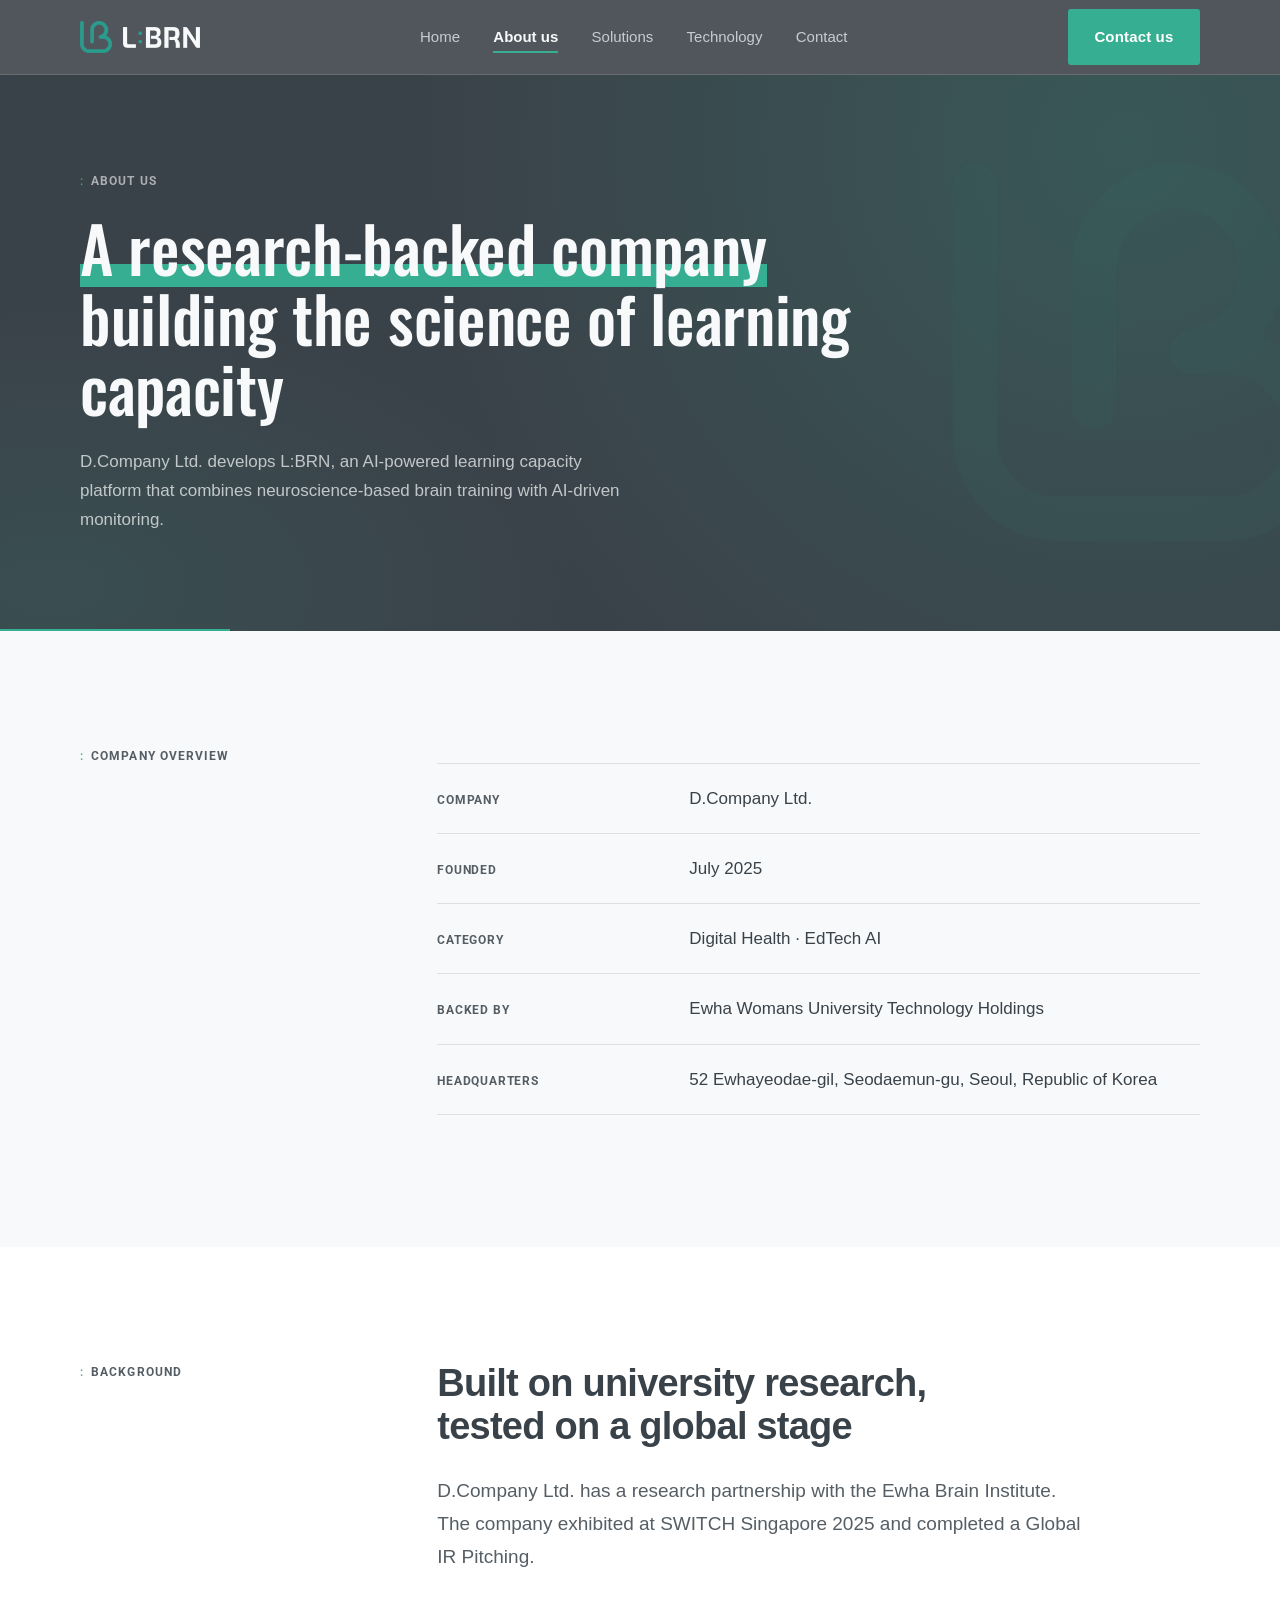
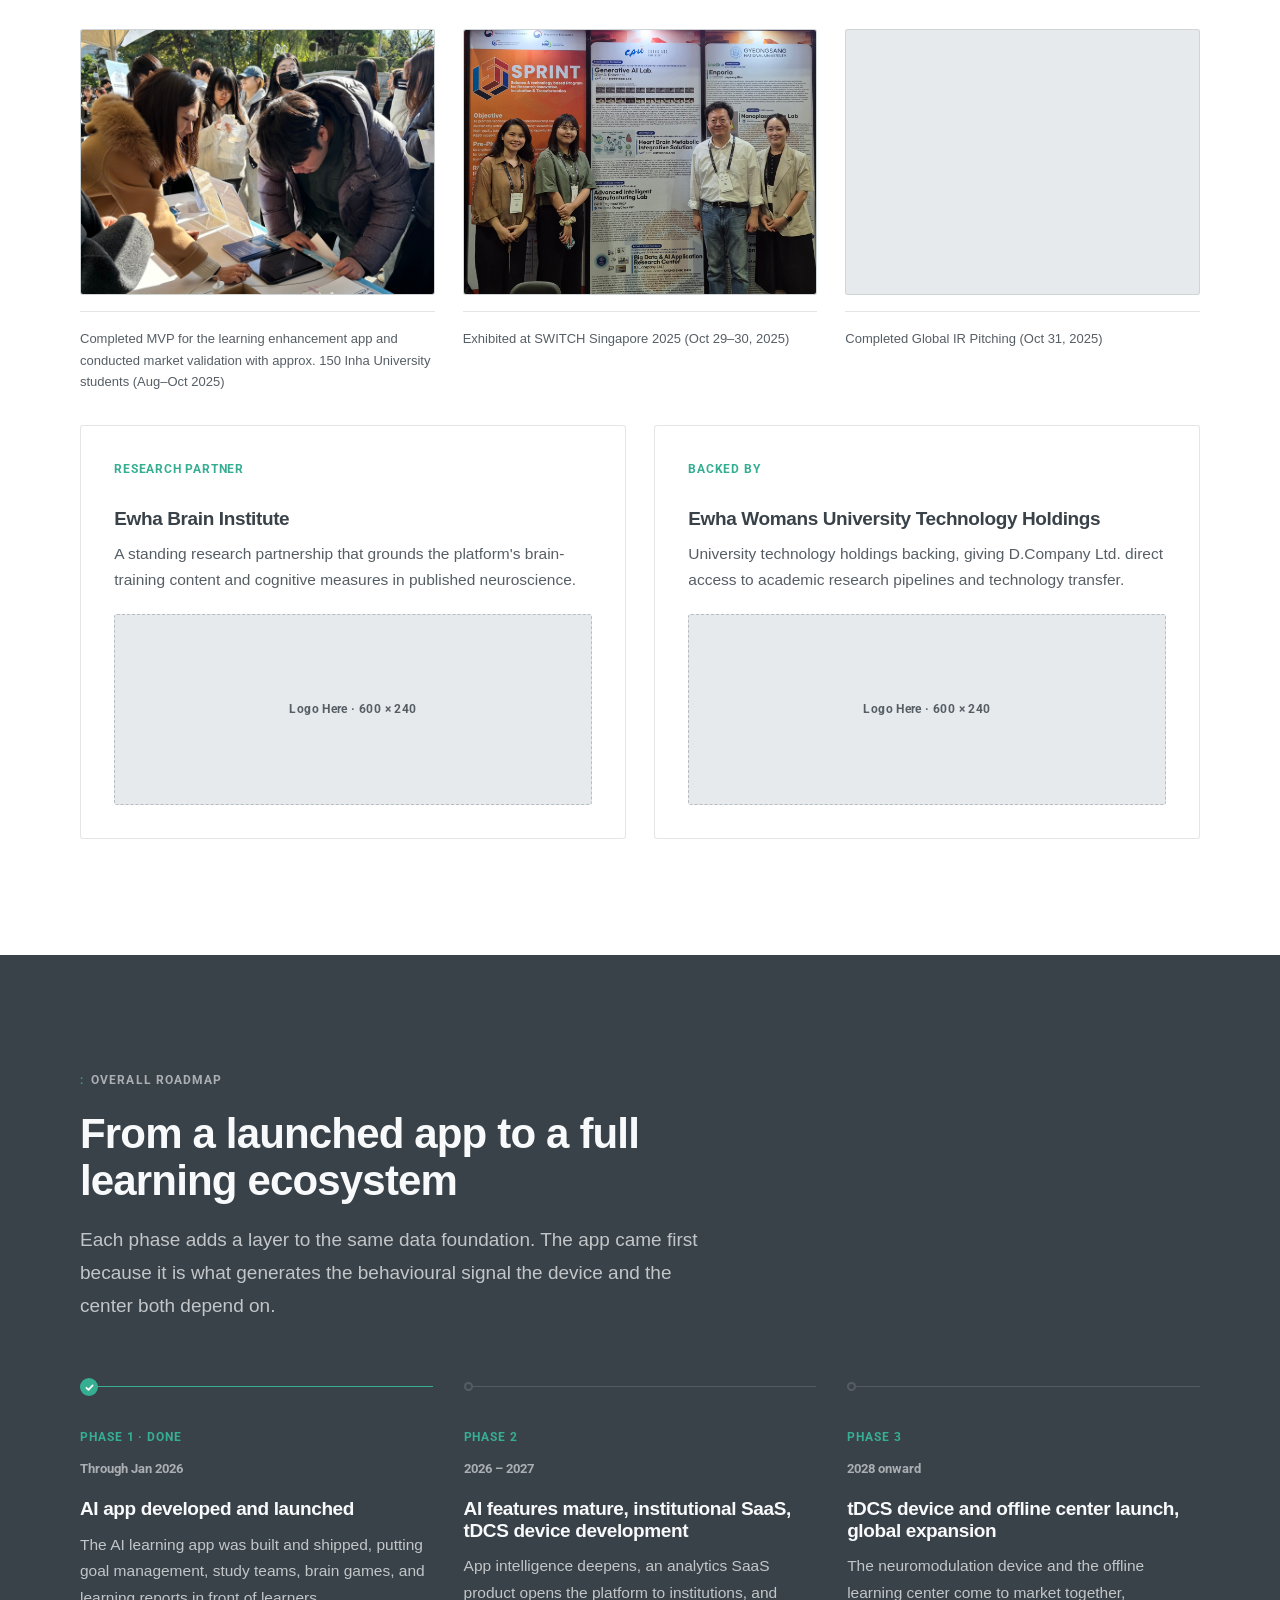
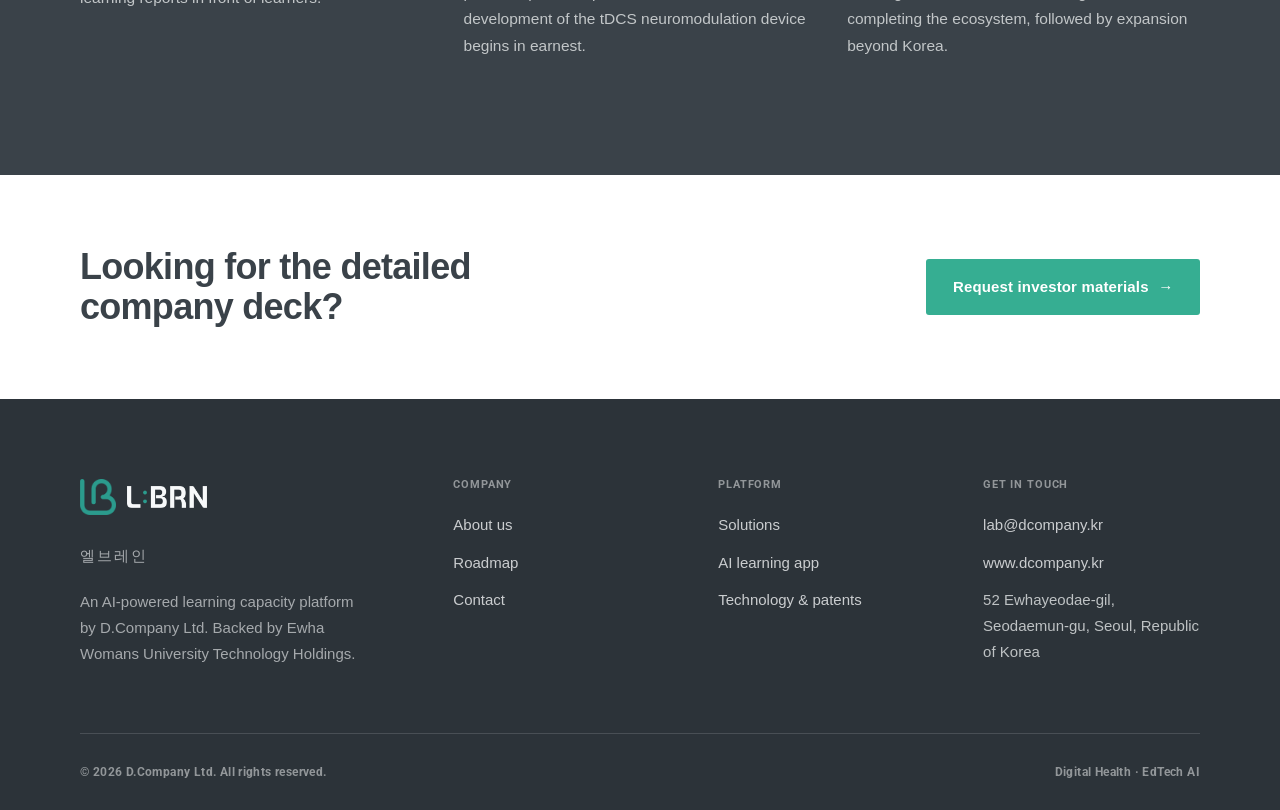
==== commit 18deab33: "히어로 배경에 닷매트릭스 추가, 제목 서체 Oswald로 교체" ====
--- a/about.html
+++ b/about.html
@@ -11,7 +11,7 @@
 <meta name="theme-color" content="#3A4249">
 <link rel="preconnect" href="https://fonts.googleapis.com">
 <link rel="preconnect" href="https://fonts.gstatic.com" crossorigin>
-<link href="https://fonts.googleapis.com/css2?family=Google+Sans+Flex:wght@400..800&family=Roboto:wght@400..700&display=swap" rel="stylesheet">
+<link href="https://fonts.googleapis.com/css2?family=Google+Sans+Flex:wght@400..800&family=Oswald:wght@200..700&family=Roboto:wght@400..700&display=swap" rel="stylesheet">
 <link rel="stylesheet" href="style.css">
 </head>
 <body>
@@ -52,7 +52,7 @@
   <section class="page-hero">
     <div class="container">
       <span class="eyebrow">About us</span>
-      <h1>A research-backed company building the science of learning capacity</h1>
+      <h1><span class="mark">A research-backed company</span> building the science of learning capacity</h1>
       <p>D.Company Ltd. develops L:BRN, an AI-powered learning capacity platform that combines neuroscience-based brain training with AI-driven monitoring.</p>
     </div>
   </section>
--- a/style.css
+++ b/style.css
@@ -35,6 +35,9 @@
      through to the system Hangul face in every case. */
   --font-kr: 'Apple SD Gothic Neo', 'Malgun Gothic', 'Noto Sans KR', sans-serif;
   --font-display: 'Google Sans Flex', var(--font-kr), 'Helvetica Neue', Arial, sans-serif;
+  /* Hero statements only — Oswald is condensed, so it stays out of the
+     smaller headings where the narrower letterforms would cost legibility. */
+  --font-title: 'Oswald', var(--font-display);
   --font-body: 'Google Sans Flex', var(--font-kr), 'Segoe UI', Arial, sans-serif;
   --font-label: 'Roboto', var(--font-kr), 'Helvetica Neue', Arial, sans-serif;
 
@@ -219,7 +222,11 @@
   font-weight: 600;
   margin-right: 0.6em;
 }
-.section-dark .eyebrow { color: rgba(247, 249, 250, 0.6); }
+/* Any eyebrow on a dark ground. .page-hero was missing from this list, so
+   the subpage eyebrows were rendering in the light-mode muted grey against
+   dark ink — barely legible at roughly 1.5:1. */
+.section-dark .eyebrow,
+.page-hero .eyebrow { color: rgba(247, 249, 250, 0.6); }
 
 .section-head { max-width: 66ch; margin-bottom: clamp(2.5rem, 5vw, 4rem); }
 .section-head h2 { font-size: clamp(1.875rem, 3.4vw, 2.625rem); }
@@ -438,9 +445,7 @@
   position: absolute;
   inset: 0;
   background-image:
-    radial-gradient(circle at 86% 10%, rgba(54, 174, 146, 0.18), transparent 55%),
-    linear-gradient(to right, rgba(247, 249, 250, 0.05) 1px, transparent 1px);
-  background-size: 100% 100%, 96px 100%;
+    radial-gradient(circle at 86% 10%, rgba(54, 174, 146, 0.18), transparent 55%);
   pointer-events: none;
 }
 /* The symbol, oversized and bled off the right edge, as ground texture */
@@ -456,6 +461,25 @@
   opacity: 0.06;
   pointer-events: none;
 }
+/* Dot-matrix field — a grid of teal dots whose brightness and size drift on
+   flowing noise. Painted by script.js; sits above the colour wash and below
+   the copy column.
+
+   The canvas is laid out but transparent until the script confirms it is
+   drawing. It must NOT be display:none — a hidden element measures 0x0, so
+   the sizing step would fail and it would never appear. */
+.dot-matrix {
+  position: absolute;
+  inset: 0;
+  z-index: 0;
+  width: 100%;
+  height: 100%;
+  opacity: 0;
+  transition: opacity 0.6s var(--ease);
+  pointer-events: none;
+}
+.dot-matrix.is-running { opacity: 1; }
+
 .hero .container { position: relative; z-index: 1; }
 
 .hero-grid {
@@ -465,16 +489,19 @@
   align-items: end;
 }
 
-/* The positioning statement carries the hero on its own — set large, tight
-   and stacked, with the middle lines in brand teal as the accent. */
-.hero-title {
-  font-size: clamp(2.125rem, 4.6vw, 3.375rem);
-  font-weight: 600;
-  line-height: 1.06;
-  letter-spacing: -0.03em;
+/* Hero statements across the whole site — home and every subpage — share one
+   treatment. Oswald is condensed, so it carries a lighter weight and looser
+   tracking than Google Sans to hold the same optical presence. */
+.hero-title,
+.page-hero h1 {
+  font-family: var(--font-title);
+  font-size: clamp(2.375rem, 5.4vw, 4rem);
+  font-weight: 500;
+  line-height: 1.1;
+  letter-spacing: -0.005em;
   color: var(--bg);
-  text-wrap: balance;
-}
+}
+.hero-title { text-wrap: balance; }
 .hero-title em {
   font-style: normal;
   color: var(--teal);
@@ -569,6 +596,13 @@
   width: 100%;
   height: 2px;
   background: linear-gradient(to right, var(--teal) 0 18%, transparent 18%);
+}
+/* A quiet teal wash across the ink so the subpage headers are not a flat
+   slab. Gradient only — no grid, no chips. */
+.page-hero {
+  background-image:
+    radial-gradient(circle at 88% 12%, rgba(54, 174, 146, 0.20), transparent 58%),
+    radial-gradient(ellipse 65% 80% at 4% 92%, rgba(54, 174, 146, 0.11), transparent 64%);
 }
 .page-hero::before {
   content: '';
@@ -583,12 +617,45 @@
   pointer-events: none;
 }
 .page-hero .container { position: relative; z-index: 1; }
-.page-hero h1 {
-  font-size: clamp(2.125rem, 5vw, 3.375rem);
-  color: var(--bg);
-  max-width: 20ch;
-}
+/* Type treatment lives in the shared hero-statement rule; only the measure is
+   page-hero specific. Widened from 20ch so the underlined opening phrase,
+   which must not wrap, always has room on one line. */
+.page-hero h1 { max-width: 26ch; }
 .page-hero p { margin-top: 1.5rem; max-width: 60ch; color: var(--on-dark); }
+
+/* Underline that wipes in on load. Drawn as a background gradient rather
+   than a pseudo-element or text-decoration, so it animates cleanly and still
+   follows the phrase if it wraps to a second line. The rule sits beside the
+   text rather than behind it, so the full-strength brand teal is fine here. */
+.mark {
+  /* Thick marker stroke that rides up over the bottom of the letterforms,
+     the way a highlighter pen would. Only a sliver of each glyph sits on
+     teal, so the word stays legible off the dark ground above it. */
+  --mark-h: 0.36em;   /* thickness */
+  --mark-y: 0.1em;    /* lift off the bottom of the line box */
+  /* Keep the phrase on one line. Broken across two, each fragment would draw
+     and animate its own stroke instead of one continuous sweep. */
+  white-space: nowrap;
+  background-image: linear-gradient(var(--teal), var(--teal));
+  background-repeat: no-repeat;
+  background-position: 0 calc(100% - var(--mark-y));
+  background-size: 0 var(--mark-h);
+  -webkit-box-decoration-break: clone;
+  box-decoration-break: clone;
+  animation: mark-wipe 0.85s var(--ease) 0.3s forwards;
+}
+@keyframes mark-wipe {
+  from { background-size: 0 var(--mark-h); }
+  to { background-size: 100% var(--mark-h); }
+}
+
+/* No wipe for anyone who has asked motion to stop — show the end state. */
+@media (prefers-reduced-motion: reduce) {
+  .mark {
+    animation: none;
+    background-size: 100% var(--mark-h);
+  }
+}
 
 /* --------------------------------------------------------------------------
    7. Cards & grids
@@ -875,7 +942,20 @@
   background: var(--ink);
   border: 2px solid var(--line-dark);
 }
-.phase-done::before { background: var(--teal); border-color: var(--teal); }
+/* A completed phase reads as ticked off: its rule turns teal and the node
+   becomes a filled disc carrying a check instead of a plain dot. */
+.phase-done { border-top-color: var(--teal); }
+.phase-done::before {
+  width: 18px;
+  height: 18px;
+  top: -9px;
+  border: 0;
+  background-color: var(--teal);
+  background-image: url("data:image/svg+xml,%3Csvg xmlns='http://www.w3.org/2000/svg' viewBox='0 0 12 12'%3E%3Cpath d='M2.6 6.3 4.9 8.6 9.4 3.7' fill='none' stroke='%23F7F9FA' stroke-width='1.9' stroke-linecap='round' stroke-linejoin='round'/%3E%3C/svg%3E");
+  background-repeat: no-repeat;
+  background-position: center;
+  background-size: 11px 11px;
+}
 .phase-num {
   font-family: var(--font-label);
   font-size: 0.75rem;
@@ -1232,10 +1312,16 @@
      runs as large as will fit without ever spilling the gutter. */
   .hero-title .brk-lg { display: none; }
   .hero-title {
-    font-size: clamp(1.875rem, 8.8vw, 2.875rem);
+    /* Oswald is condensed, so the two lines fit at a larger size than the
+       Google Sans setting allowed. Tracking matches the desktop rule. */
+    font-size: clamp(2rem, 9.6vw, 3.25rem);
     line-height: 1.1;
-    letter-spacing: -0.028em;
+    letter-spacing: -0.005em;
   }
+
+  /* The underlined phrase cannot wrap, so the subpage titles scale with the
+     viewport to keep the longest of them (25 characters) inside the gutter. */
+  .page-hero h1 { font-size: clamp(1.5rem, 7.4vw, 2.375rem); }
 }
 
 /* --------------------------------------------------------------------------
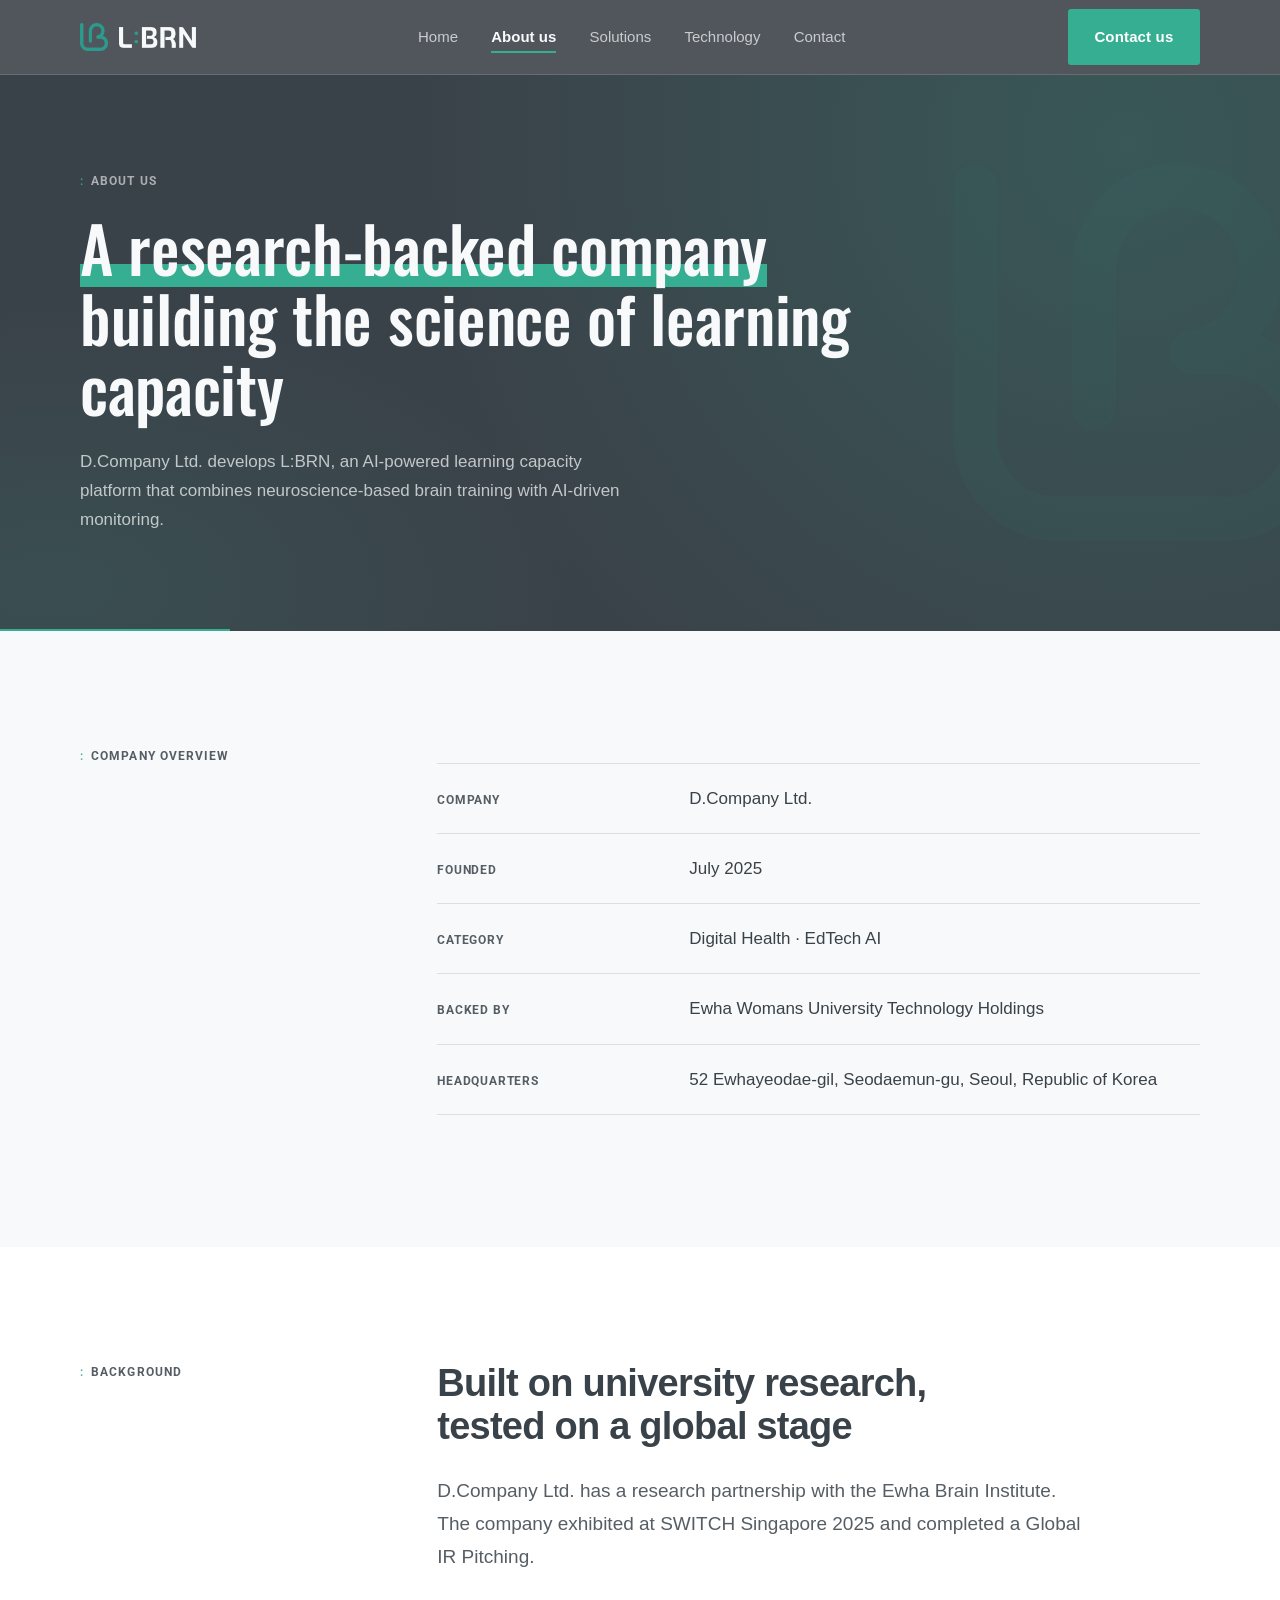
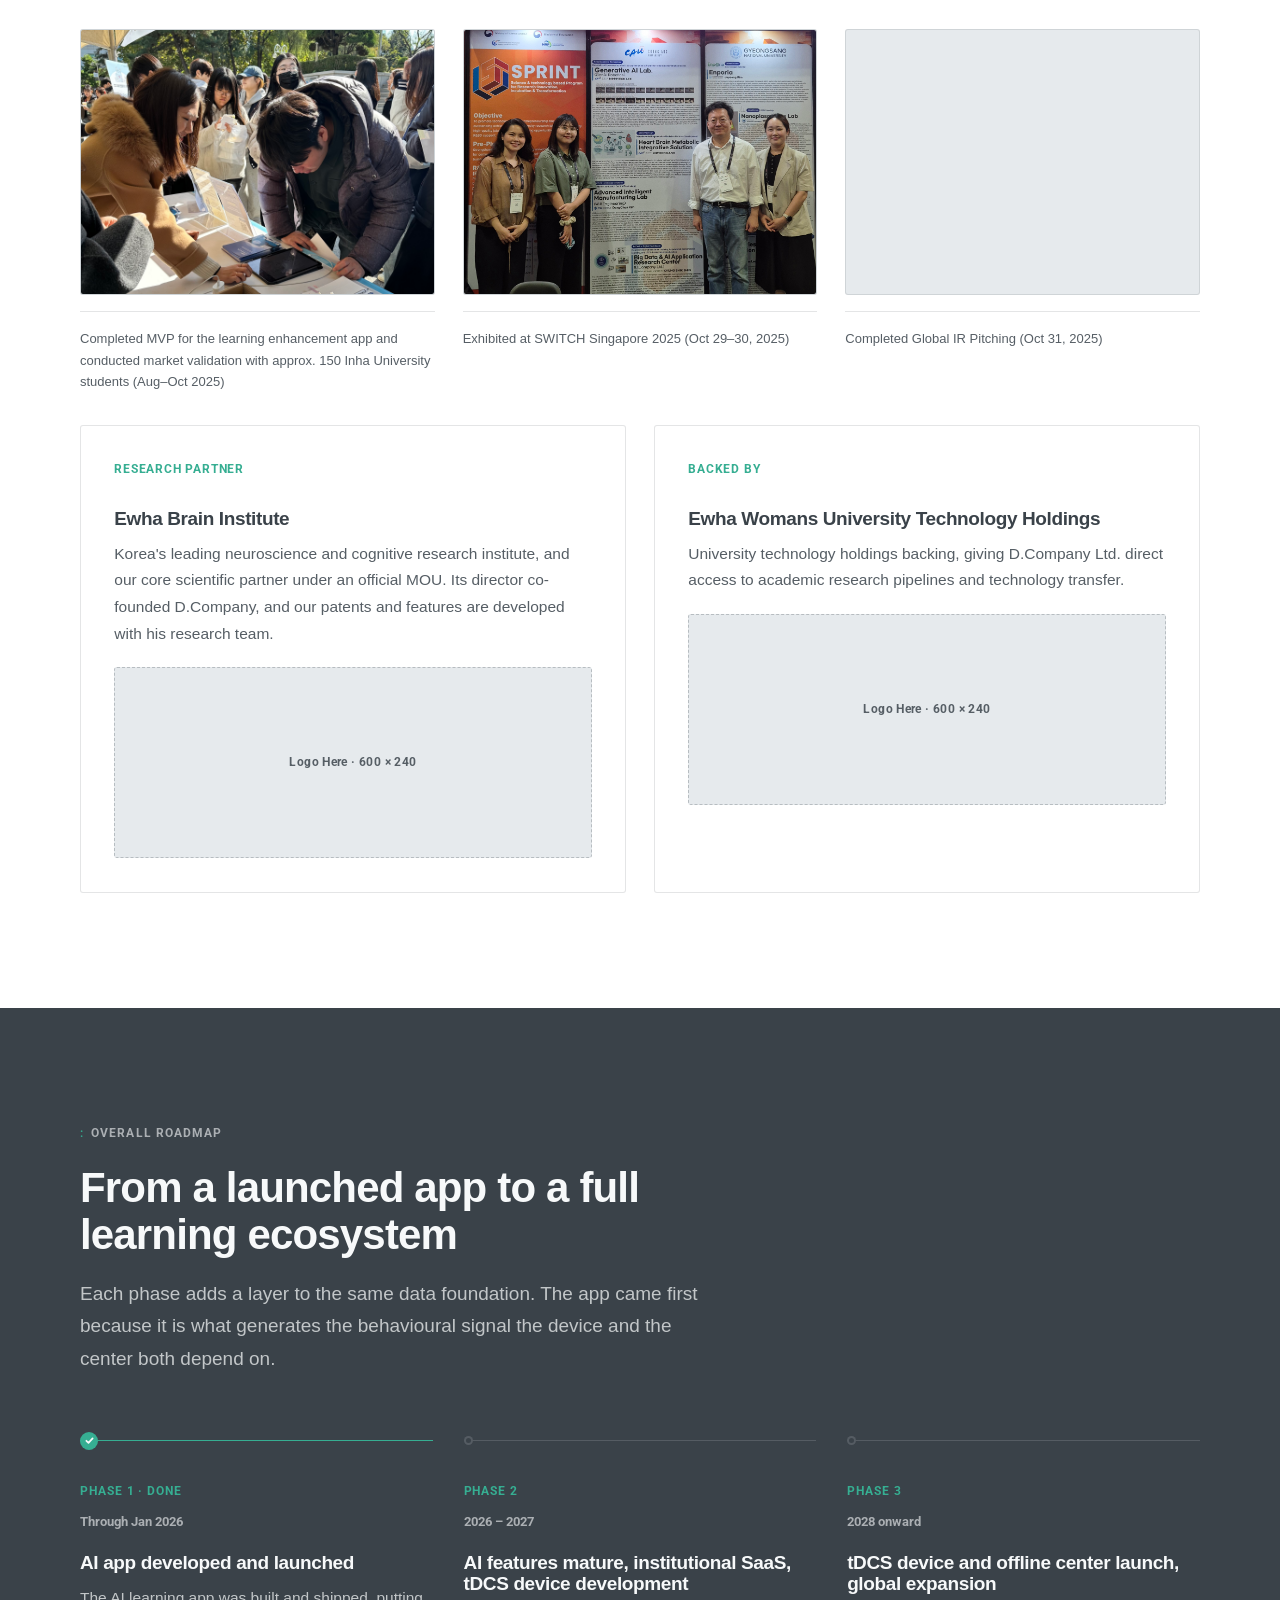
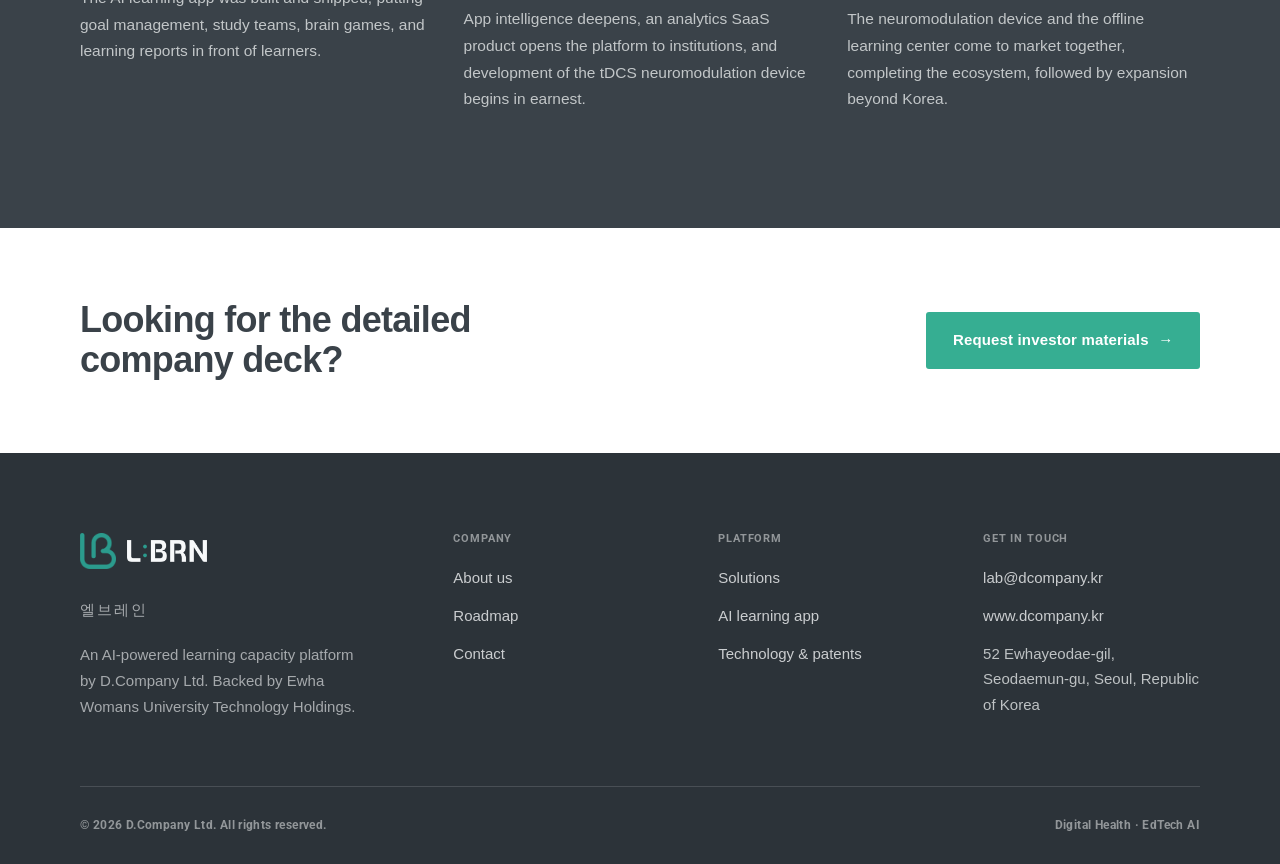
==== commit e9eec74d: "이화뇌융합과학연구원 소개 문구 최종 업데이트 Co-Authored-By: Claude Opus 5 (1M context) <noreply@anthropic.com>" ====
--- a/about.html
+++ b/about.html
@@ -110,7 +110,7 @@
         <div class="card reveal">
           <span class="card-index">Research partner</span>
           <h3>Ewha Brain Institute</h3>
-          <p>A standing research partnership that grounds the platform's brain-training content and cognitive measures in published neuroscience.</p>
+          <p>Korea's leading neuroscience and cognitive research institute, and our core scientific partner under an official MOU. Its director co-founded D.Company, and our patents and features are developed with his research team.</p>
           <div class="ph stack-sm" style="--ph-ratio:5/2;">Logo Here &middot; 600 &times; 240</div>
         </div>
         <div class="card reveal reveal-d1">
--- a/style.css
+++ b/style.css
@@ -340,15 +340,16 @@
 }
 
 /* Brand lockup — symbol + wordmark set side by side.
-   Symbol height is ~1.6x the wordmark cap height, matching the supplied
-   stacked lockup's optical relationship. */
+   The wordmark carries the name, so it holds full size; the symbol is dialled
+   back to ~1.33x the wordmark cap height so the mark reads as a companion to
+   the type rather than competing with it. */
 .logo {
   display: inline-flex;
   align-items: center;
   gap: 0.7rem;
 }
 .logo-symbol {
-  height: 32px;
+  height: 28px;
   width: auto;
   transition: transform 0.3s var(--ease);
 }
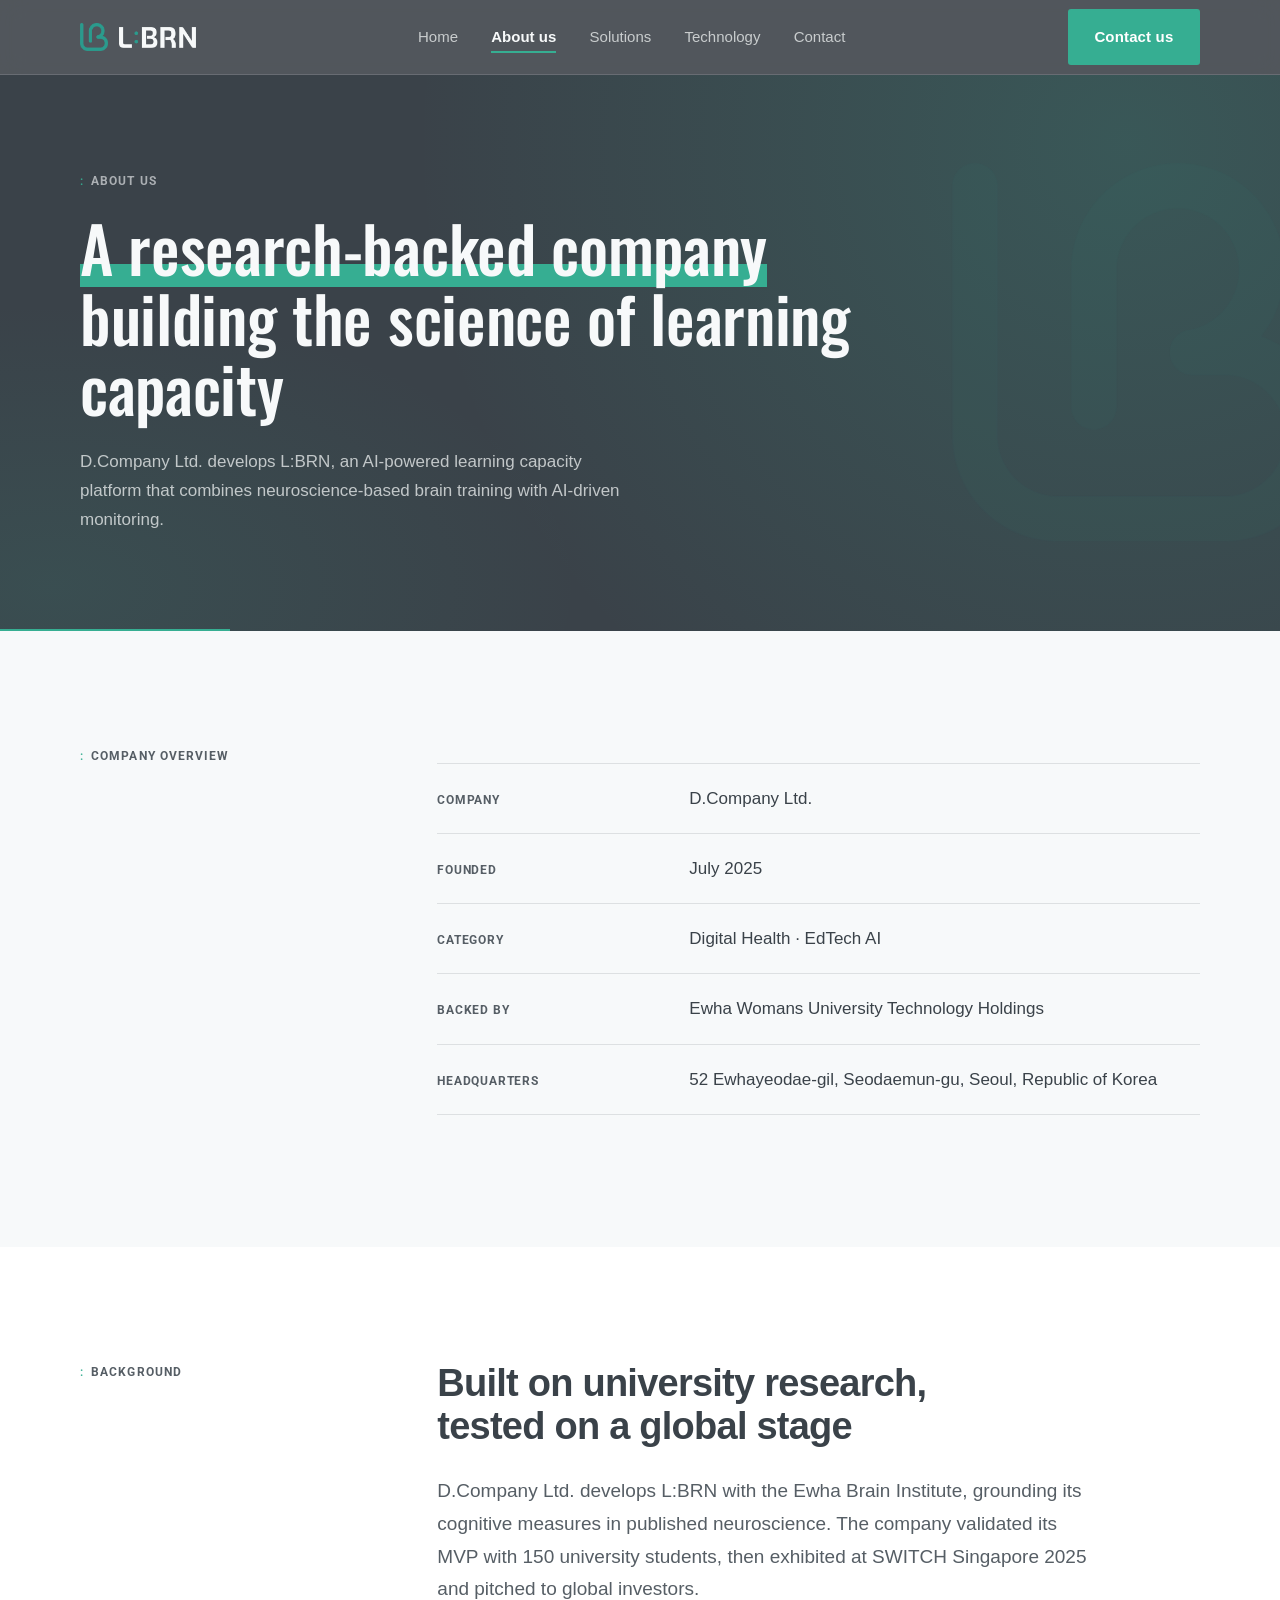
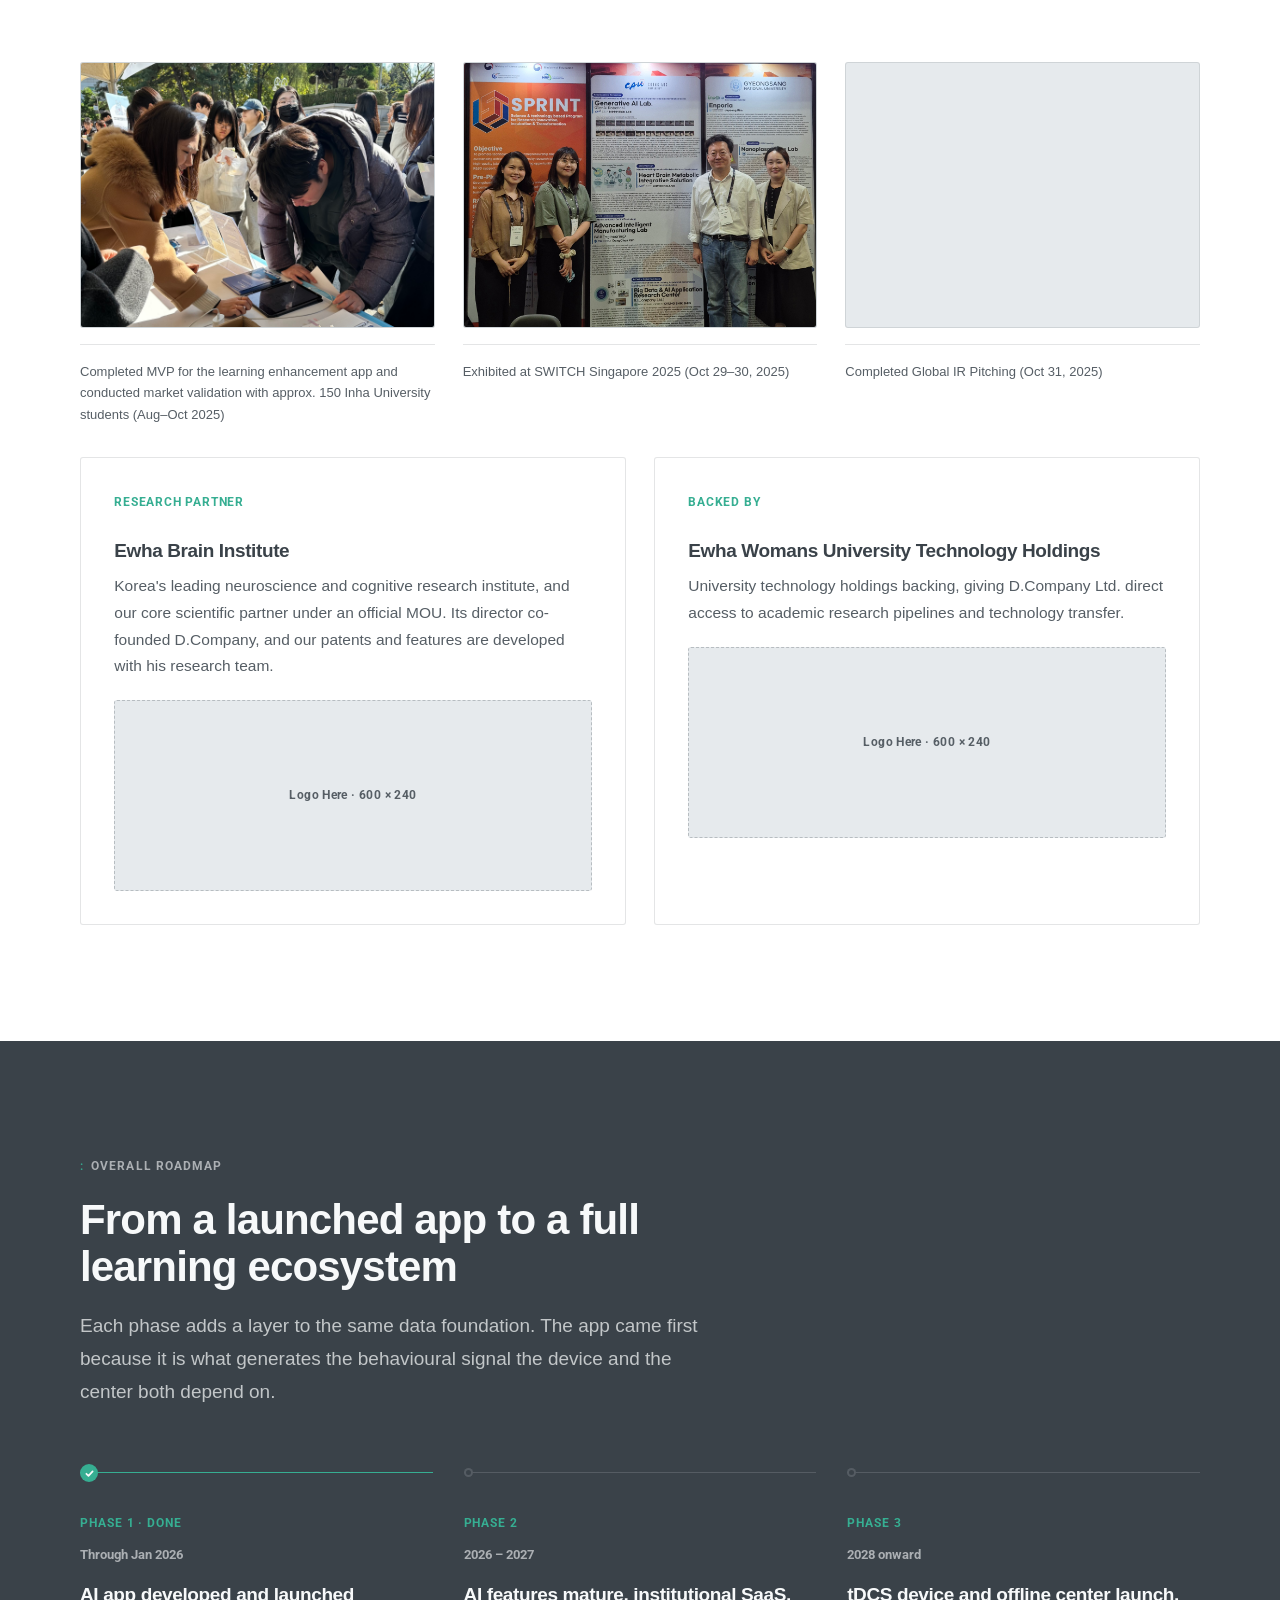
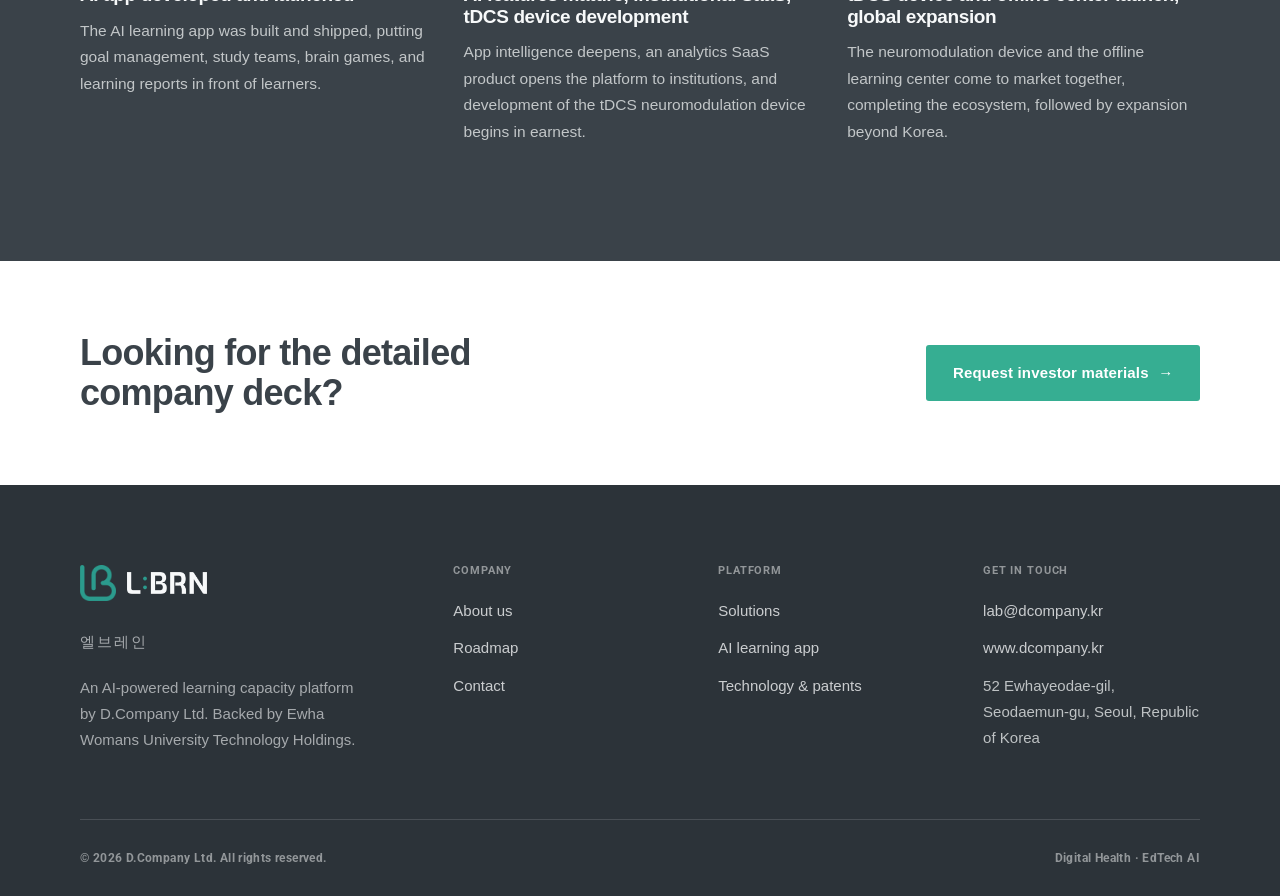
==== commit 28243f18: "About us 배경 설명(Background) 텍스트 업데이트 Co-Authored-By: Claude Opus 5 (1M context) <noreply@anthropic.co" ====
--- a/about.html
+++ b/about.html
@@ -84,7 +84,7 @@
         </div>
         <div>
           <h2 class="h-lg">Built on university research, tested on a global stage</h2>
-          <p class="lede stack-md">D.Company Ltd. has a research partnership with the Ewha Brain Institute. The company exhibited at SWITCH Singapore 2025 and completed a Global IR Pitching.</p>
+          <p class="lede stack-md">D.Company Ltd. develops L:BRN with the Ewha Brain Institute, grounding its cognitive measures in published neuroscience. The company validated its MVP with 150 university students, then exhibited at SWITCH Singapore 2025 and pitched to global investors.</p>
         </div>
       </div>
 
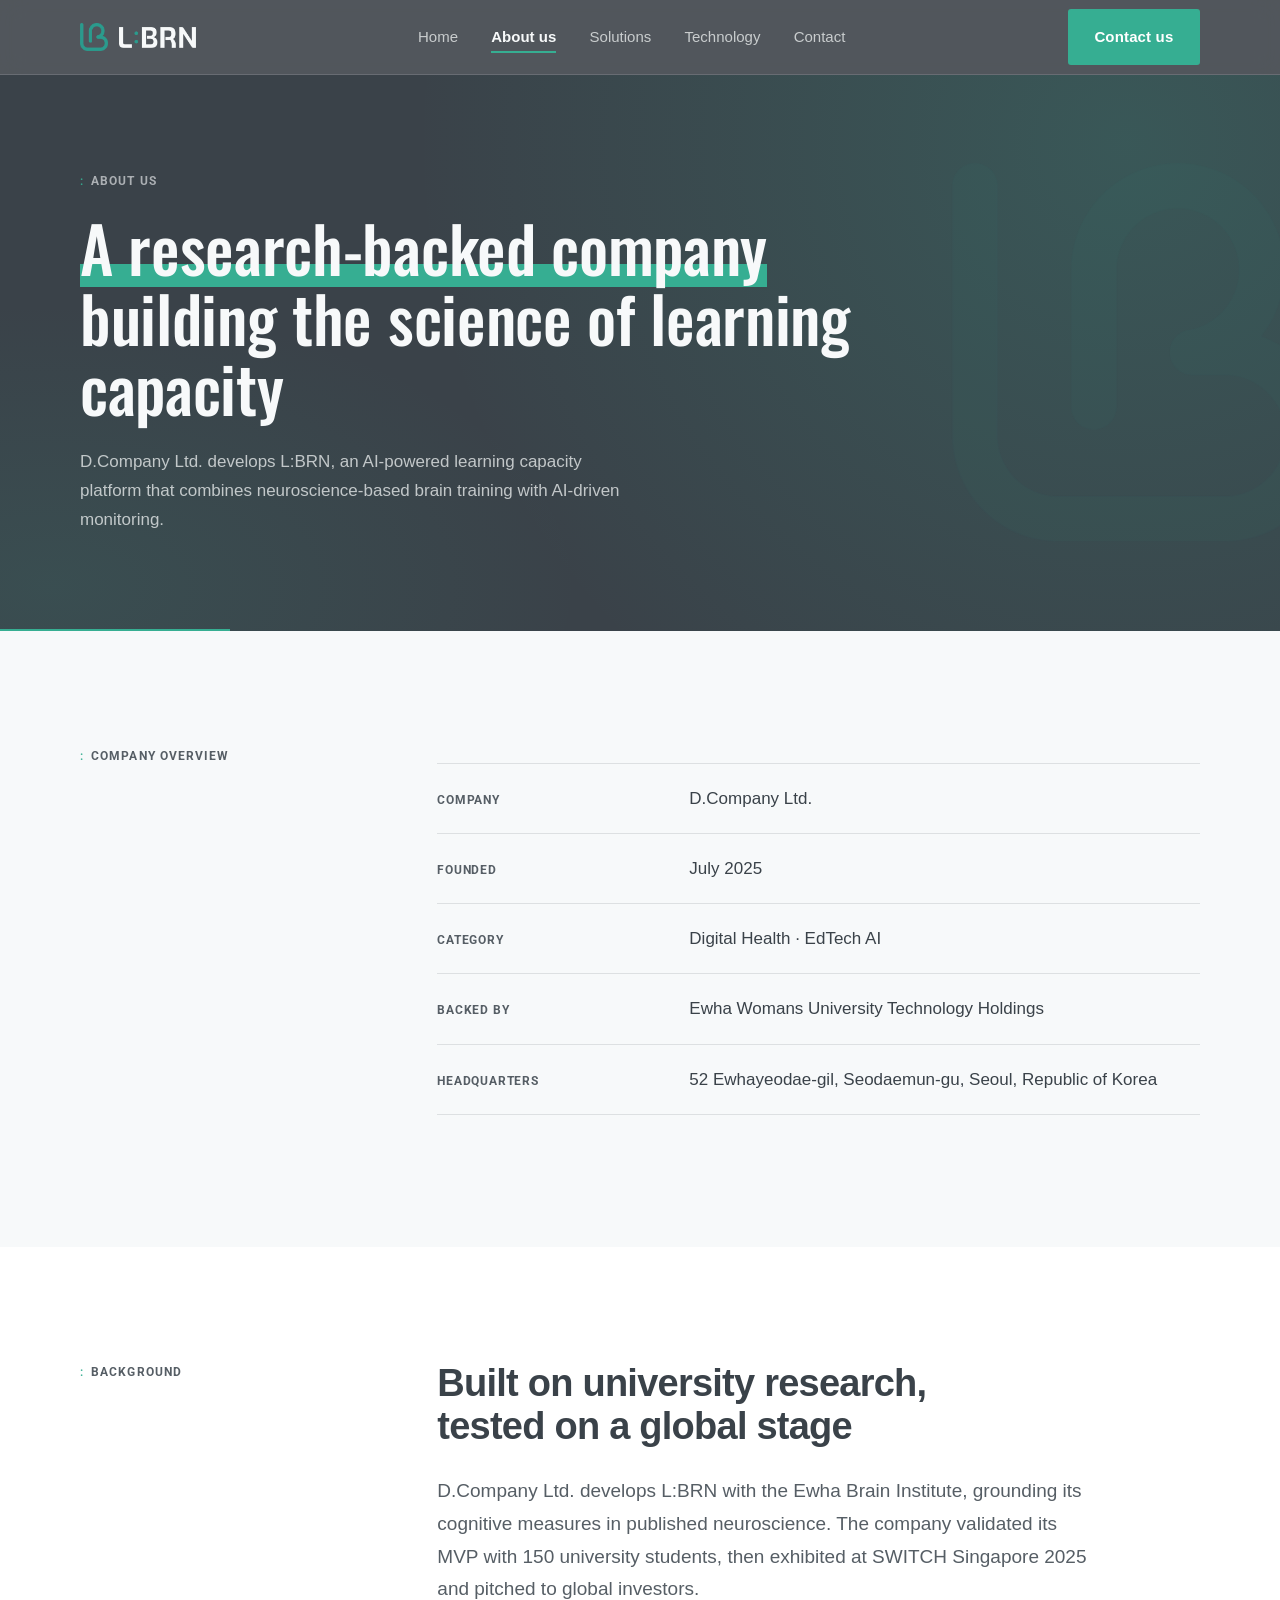
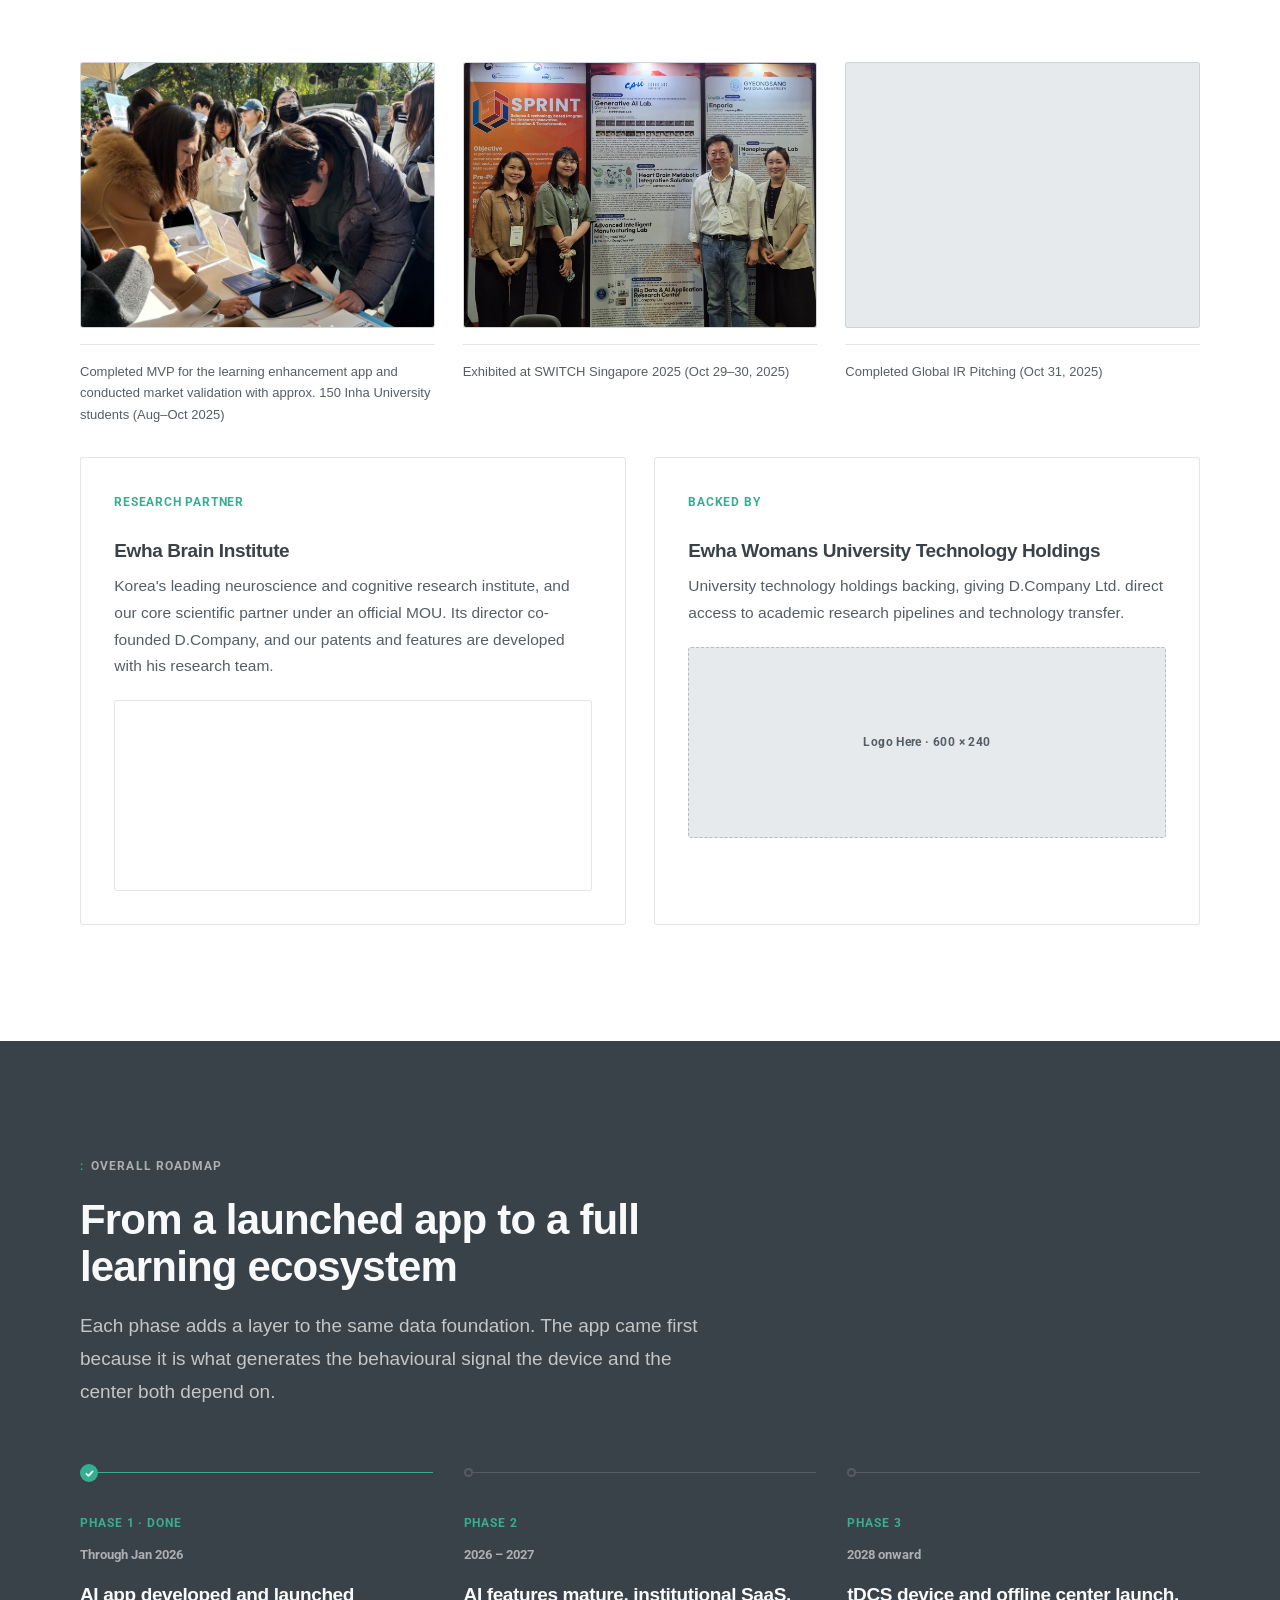
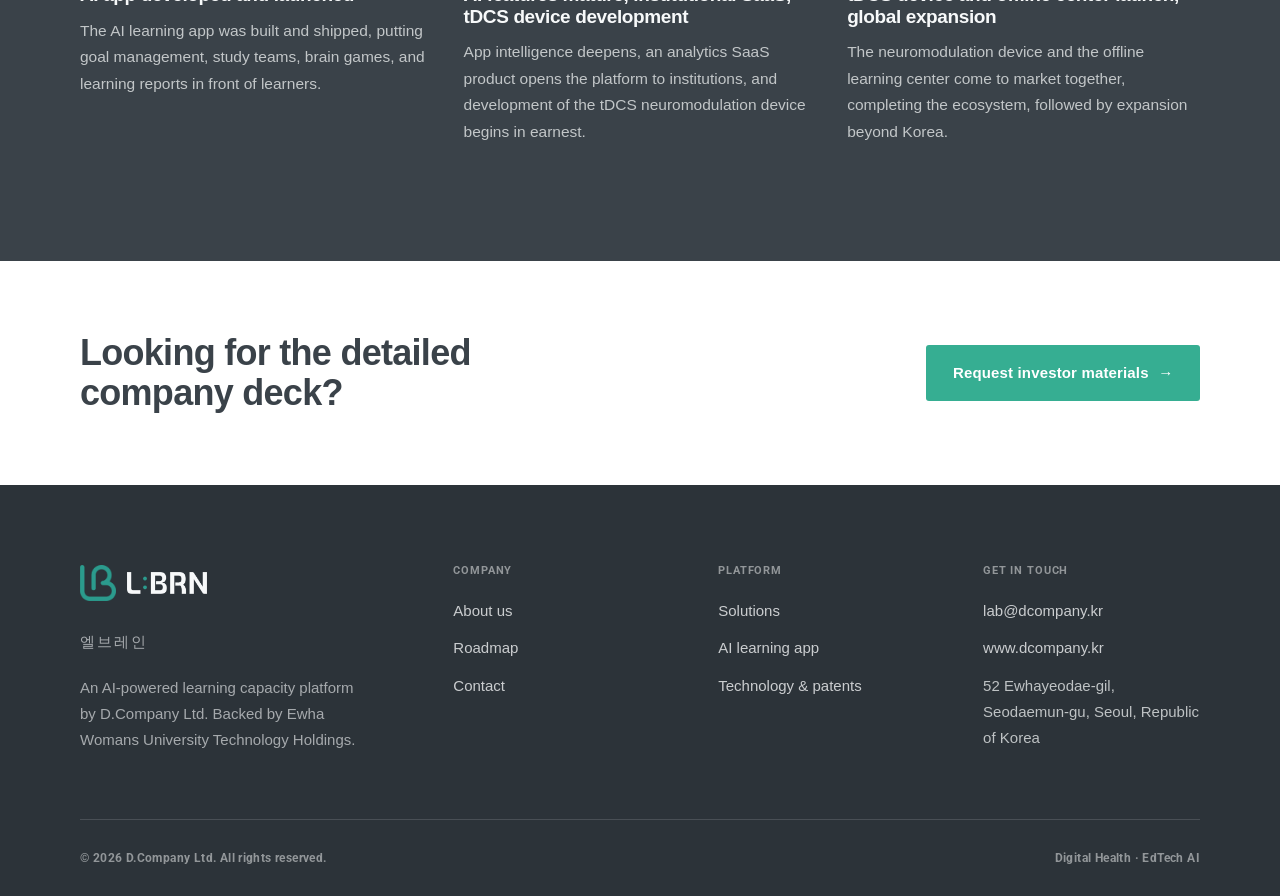
==== commit d4aacbb6: "이화뇌융합과학연구원 로고 이미지 추가 Co-Authored-By: Claude Opus 5 (1M context) <noreply@anthropic.com>" ====
--- a/about.html
+++ b/about.html
@@ -111,7 +111,8 @@
           <span class="card-index">Research partner</span>
           <h3>Ewha Brain Institute</h3>
           <p>Korea's leading neuroscience and cognitive research institute, and our core scientific partner under an official MOU. Its director co-founded D.Company, and our patents and features are developed with his research team.</p>
-          <div class="ph stack-sm" style="--ph-ratio:5/2;">Logo Here &middot; 600 &times; 240</div>
+          <img class="partner-logo stack-sm" src="image/Ewha%20Brain%20Institute.png" width="1983" height="793" loading="lazy" decoding="async"
+               alt="Ewha W. University Brain Institute">
         </div>
         <div class="card reveal reveal-d1">
           <span class="card-index">Backed by</span>
--- a/style.css
+++ b/style.css
@@ -774,6 +774,21 @@
   color: rgba(247, 249, 250, 0.55);
 }
 
+/* Partner logos — drop-in replacement for a .ph placeholder. The 5:2 box is
+   held so a card carrying a real logo keeps the same footprint as one still on
+   a placeholder, and contain guarantees the artwork is letterboxed rather than
+   cropped whatever aspect the supplied file happens to be. */
+.partner-logo {
+  width: 100%;
+  height: auto;
+  aspect-ratio: 5 / 2;
+  object-fit: contain;
+  object-position: center;
+  background: var(--white);
+  border: 1px solid var(--line);
+  border-radius: var(--radius);
+}
+
 /* App screenshots (device mockups with transparent corners) */
 .app-shot {
   margin: 0;
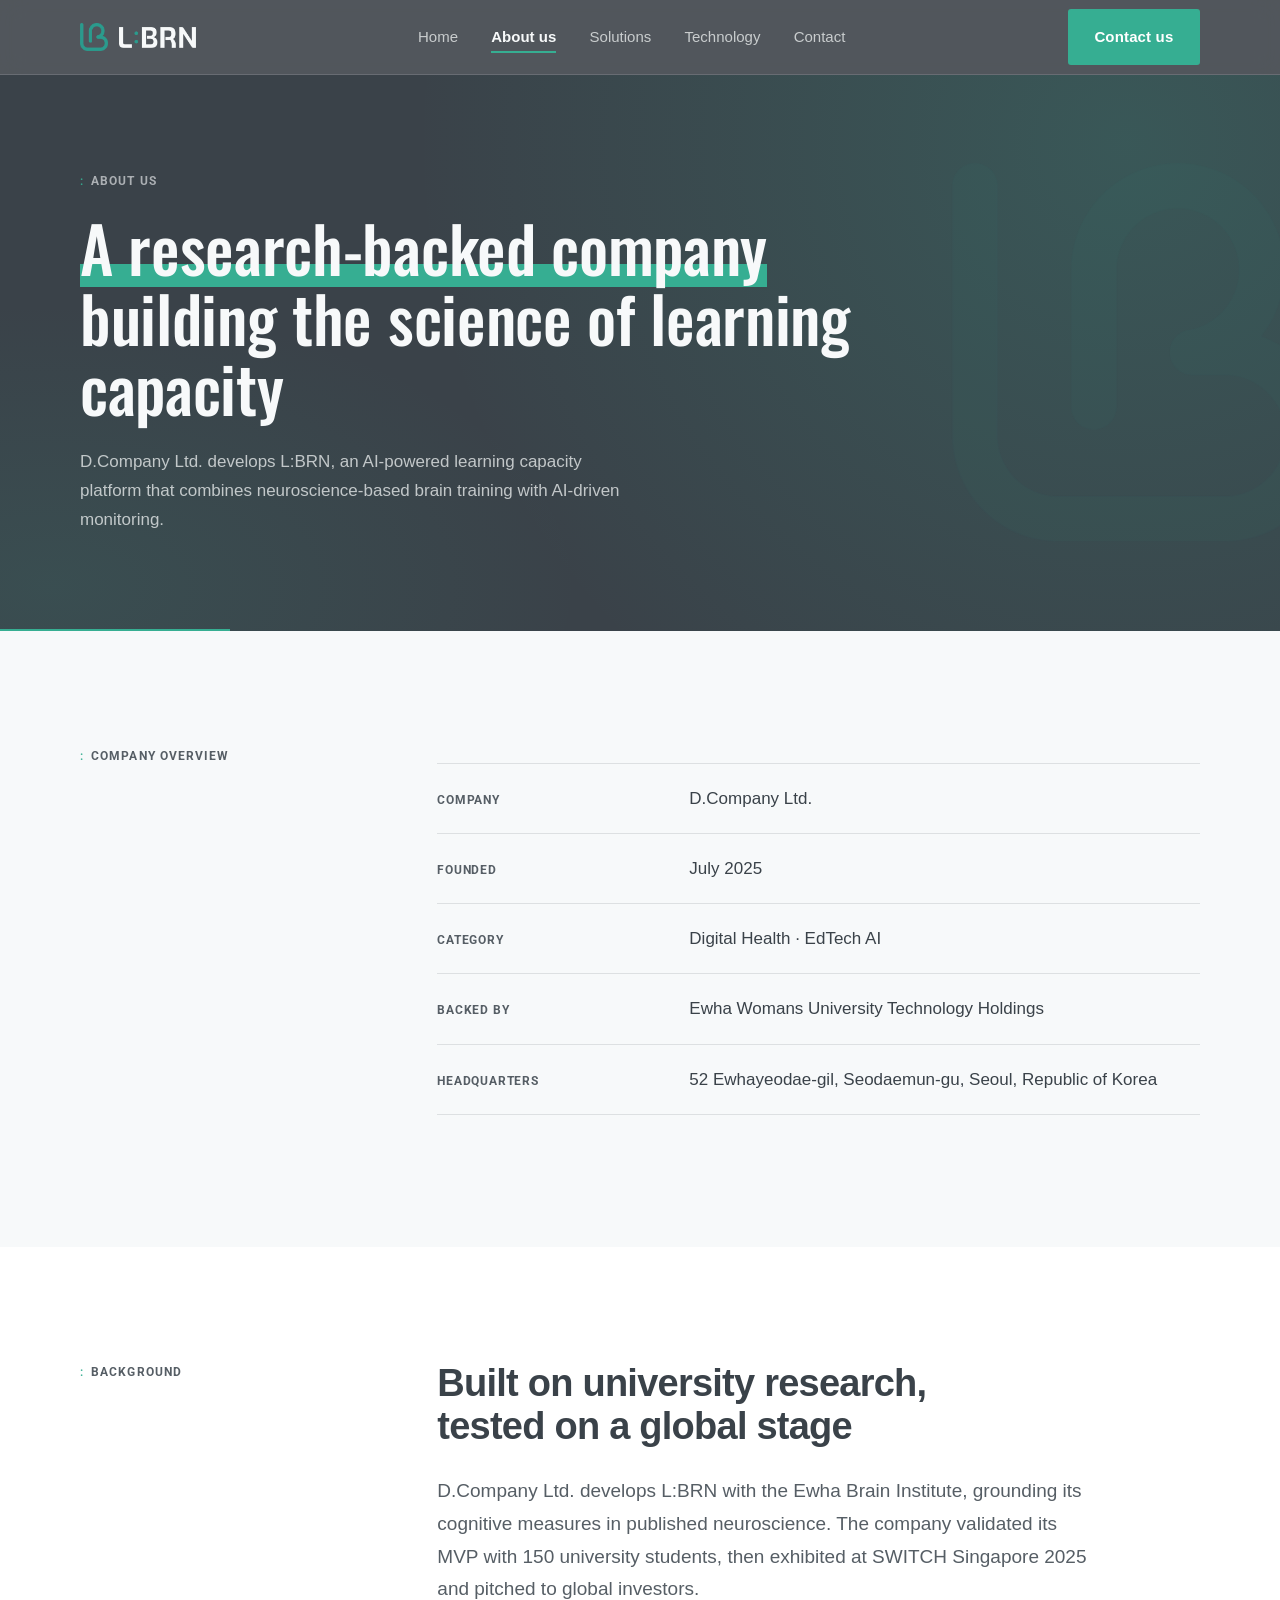
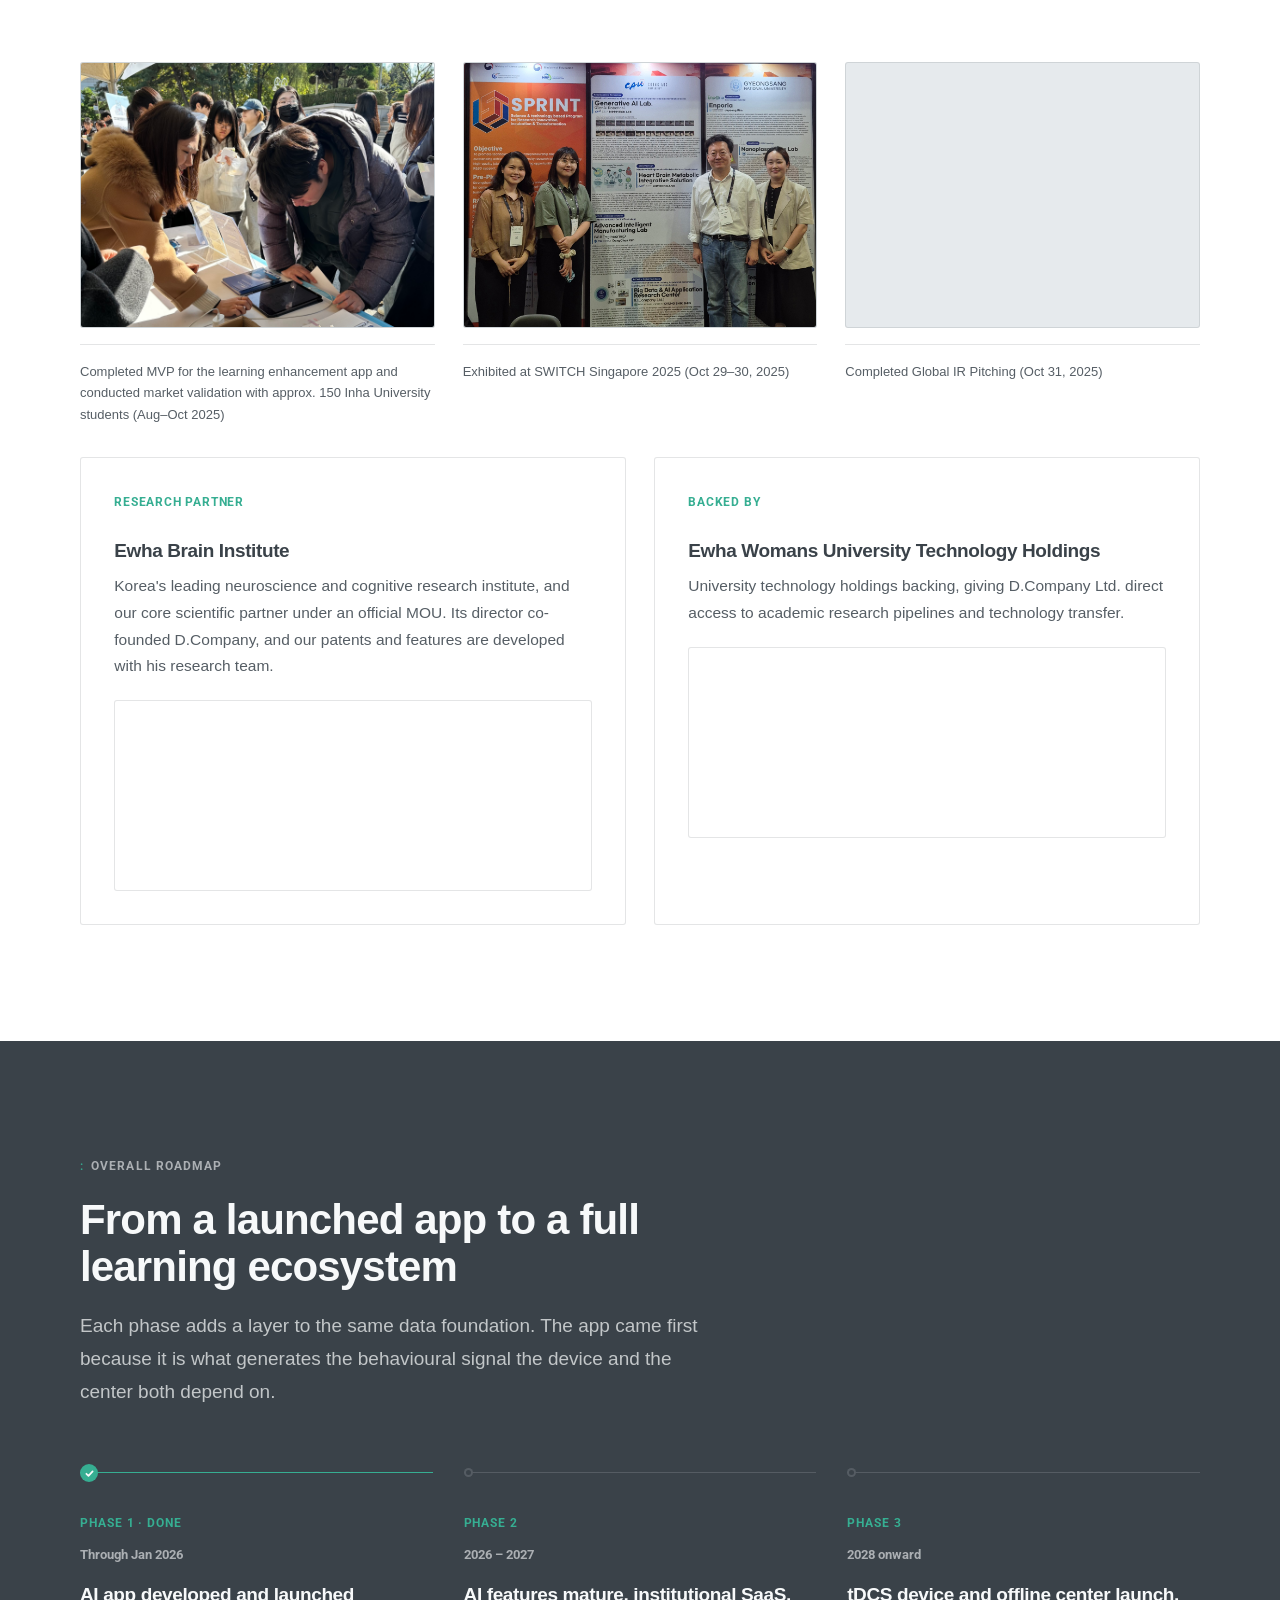
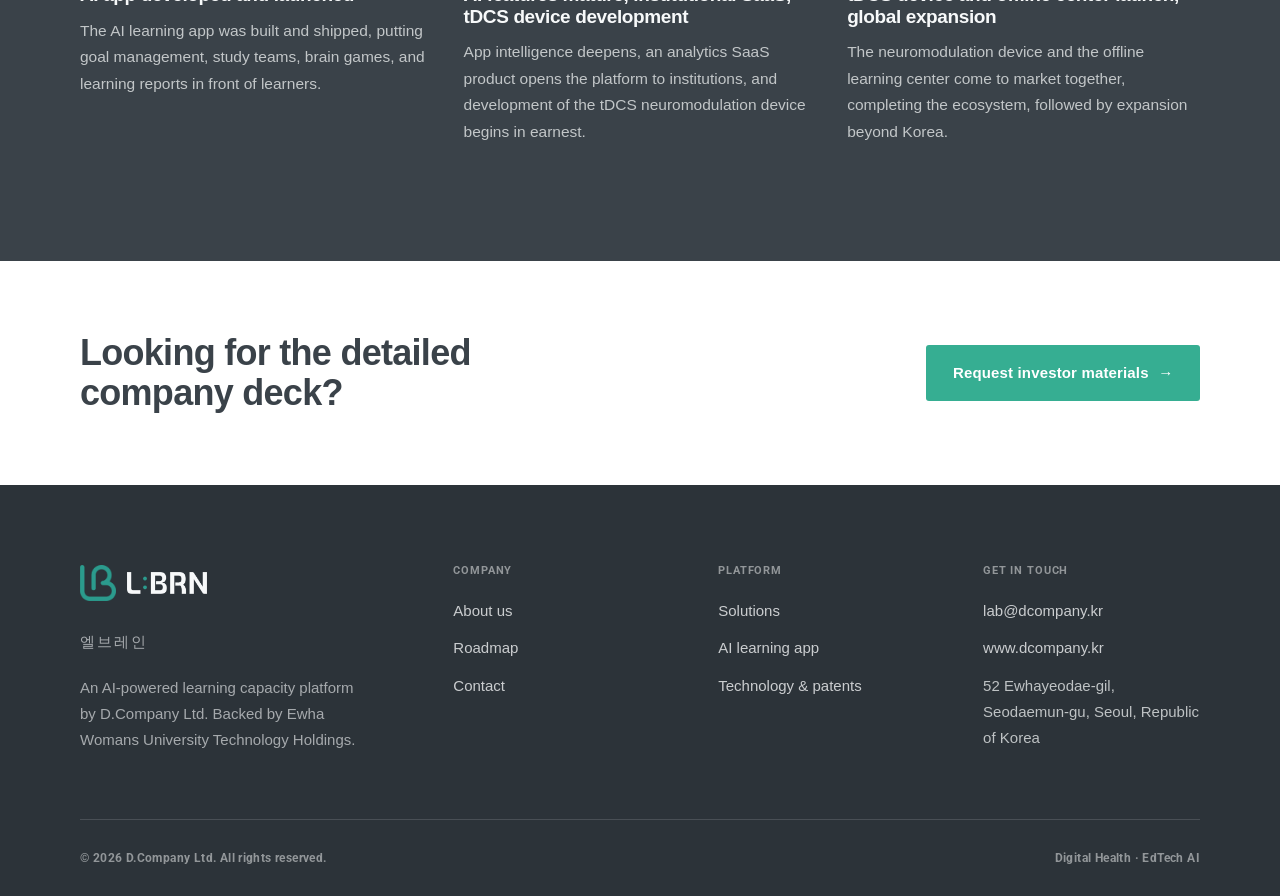
==== commit 17f1ec72: "이화여대 기술지주회사 로고 이미지 추가 Co-Authored-By: Claude Opus 5 (1M context) <noreply@anthropic.com>" ====
--- a/about.html
+++ b/about.html
@@ -118,7 +118,8 @@
           <span class="card-index">Backed by</span>
           <h3>Ewha Womans University Technology Holdings</h3>
           <p>University technology holdings backing, giving D.Company Ltd. direct access to academic research pipelines and technology transfer.</p>
-          <div class="ph stack-sm" style="--ph-ratio:5/2;">Logo Here &middot; 600 &times; 240</div>
+          <img class="partner-logo partner-photo stack-sm" src="image/Ewha%20Womans%20University%20Technology%20Holdings.jpg" width="1914" height="564" loading="lazy" decoding="async"
+               alt="The Ewha Campus Complex at Ewha Womans University, seat of Ewha Womans University Technology Holdings.">
         </div>
       </div>
     </div>
--- a/style.css
+++ b/style.css
@@ -788,6 +788,11 @@
   border: 1px solid var(--line);
   border-radius: var(--radius);
 }
+/* Where a partner supplies a photograph instead of a logo file, fill the box
+   and crop the flanks rather than leaving contain's empty bands — a photo has
+   hard edges, so the bands read as a mistake next to a white-ground logo. This
+   is the treatment .photo already gives photography elsewhere on the site. */
+.partner-photo { object-fit: cover; }
 
 /* App screenshots (device mockups with transparent corners) */
 .app-shot {
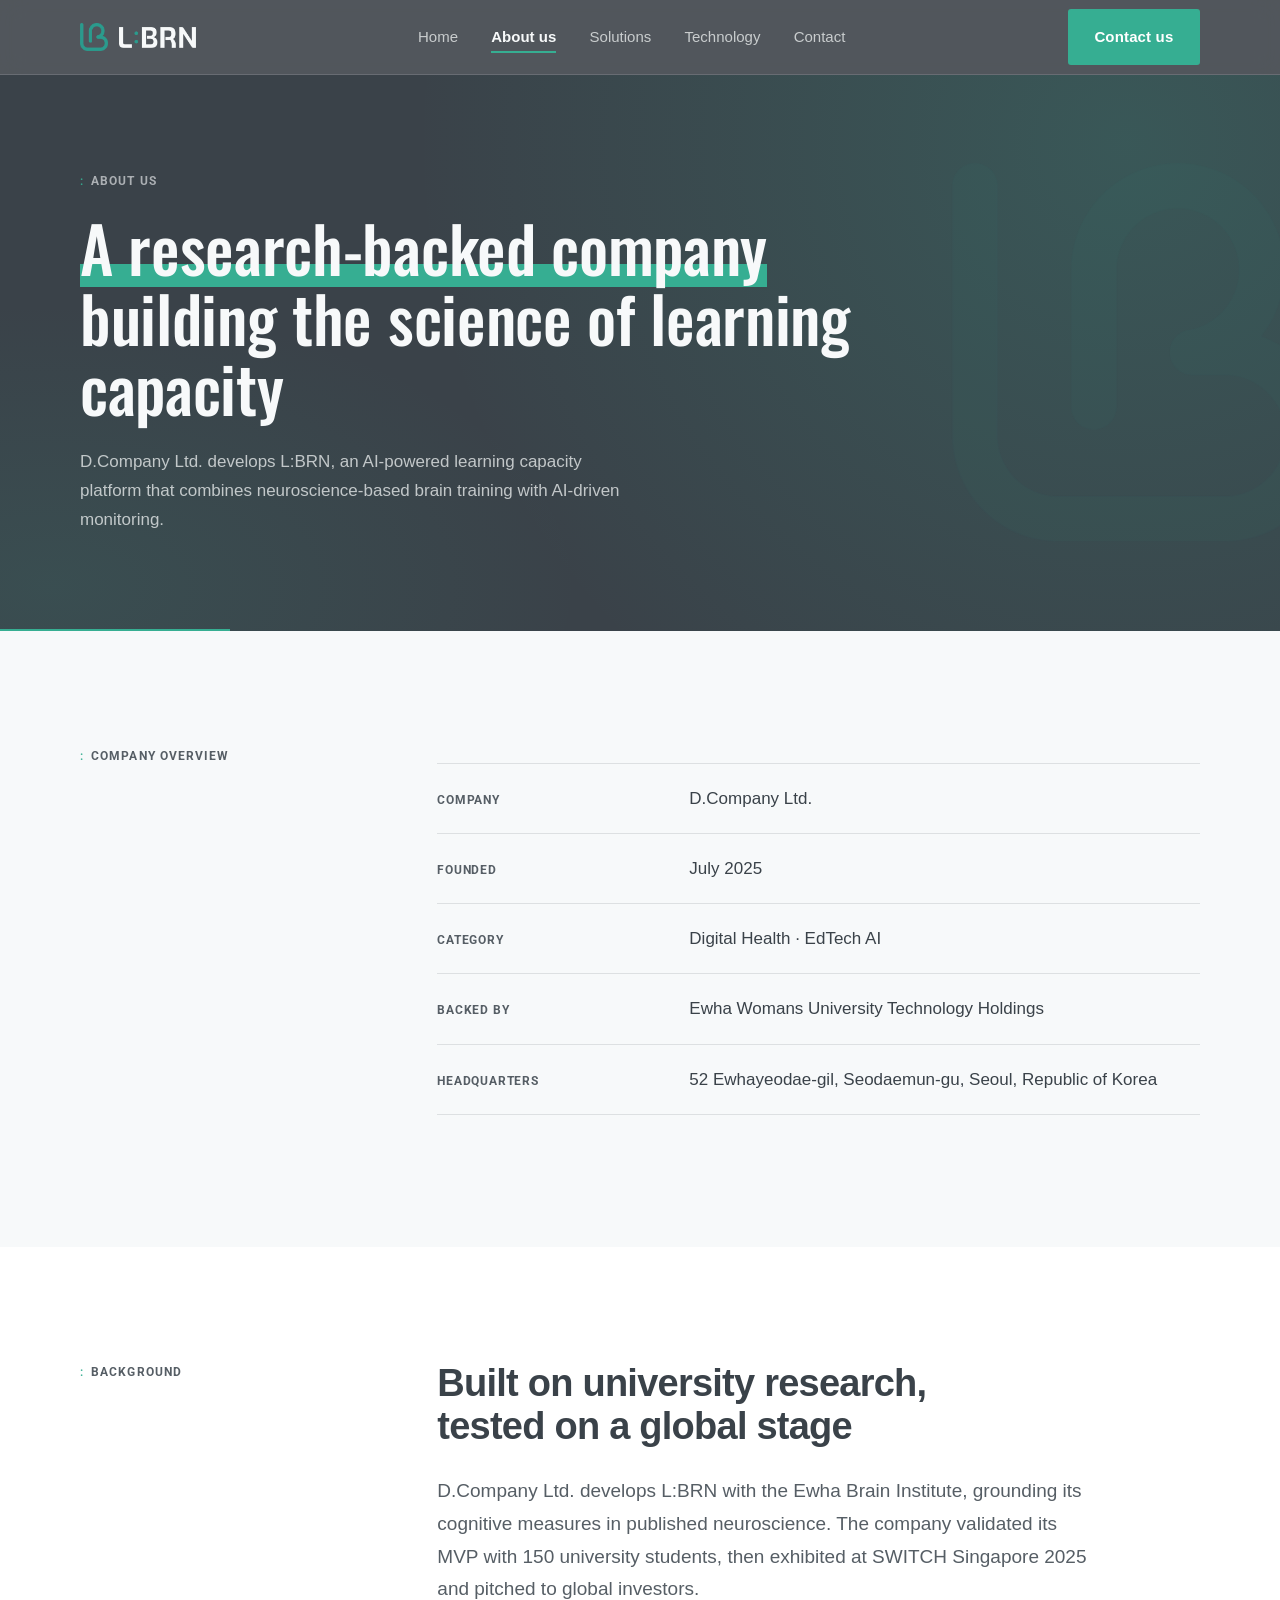
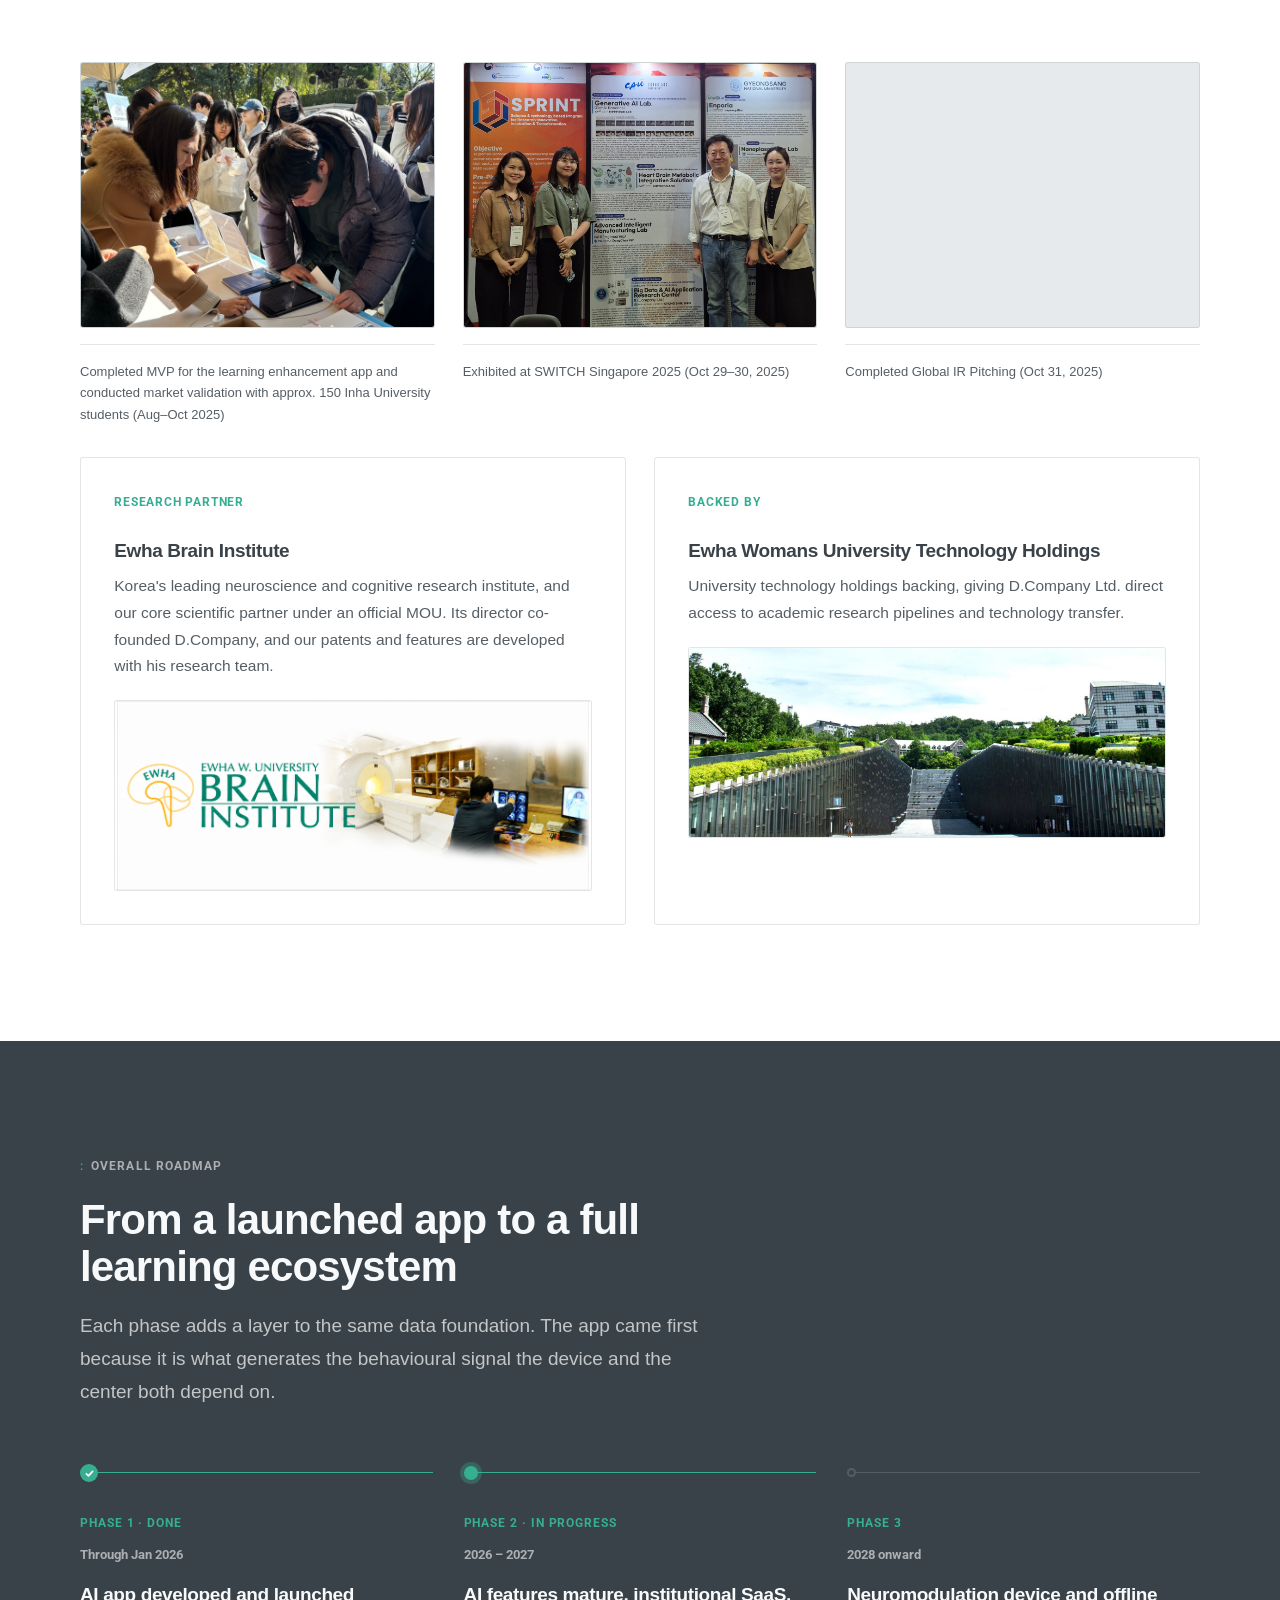
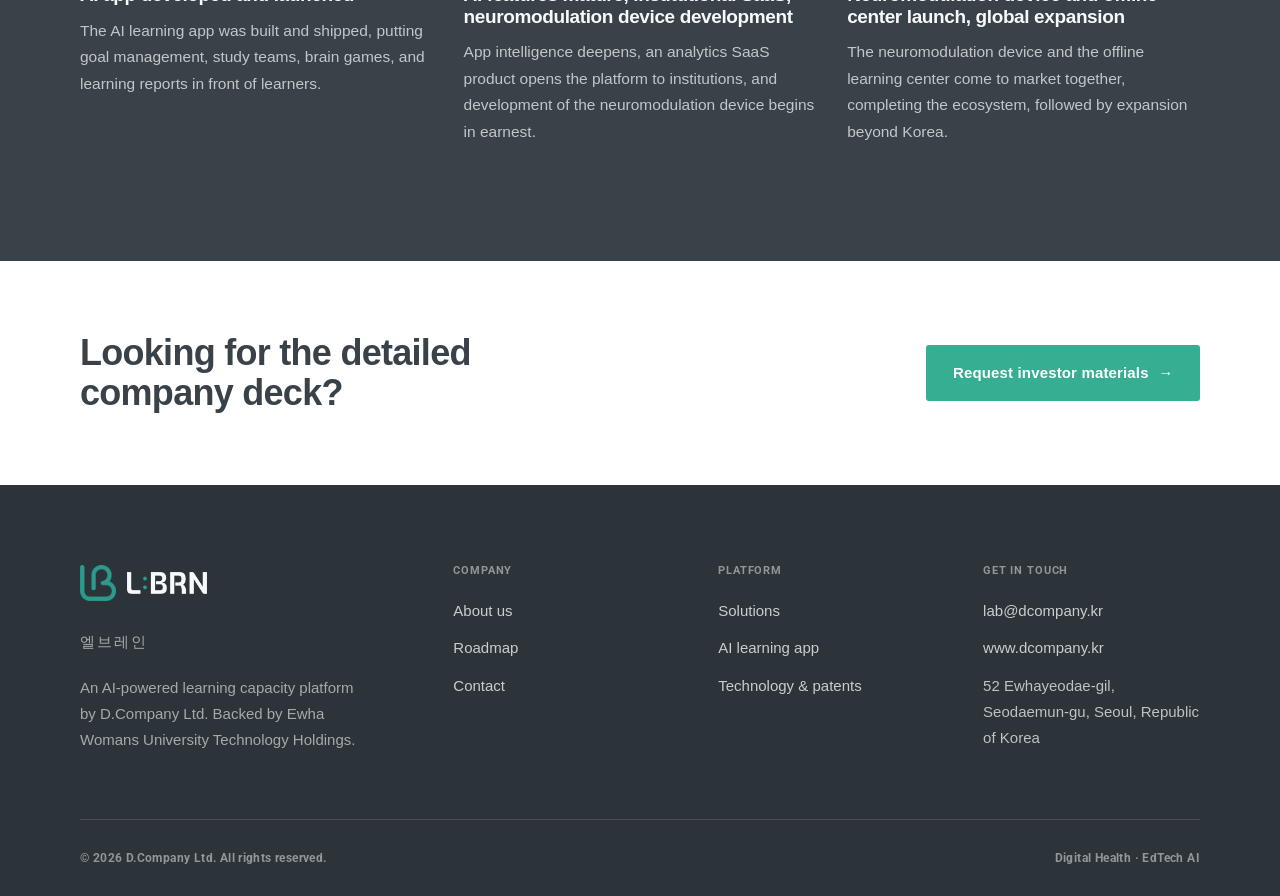
==== commit 4061d515: "로드맵 Phase 2 진행 상태 업데이트 및 리스크 완화 단어 교체 Co-Authored-By: Claude Opus 5 (1M context) <noreply@anthropic." ====
--- a/about.html
+++ b/about.html
@@ -141,17 +141,17 @@
           <p>The AI learning app was built and shipped, putting goal management, study teams, brain games, and learning reports in front of learners.</p>
         </article>
 
-        <article class="phase reveal reveal-d1">
-          <span class="phase-num">Phase 2</span>
+        <article class="phase phase-active reveal reveal-d1">
+          <span class="phase-num">Phase 2 &middot; In progress</span>
           <span class="phase-range">2026 &ndash; 2027</span>
-          <h3>AI features mature, institutional SaaS, tDCS device development</h3>
-          <p>App intelligence deepens, an analytics SaaS product opens the platform to institutions, and development of the tDCS neuromodulation device begins in earnest.</p>
+          <h3>AI features mature, institutional SaaS, neuromodulation device development</h3>
+          <p>App intelligence deepens, an analytics SaaS product opens the platform to institutions, and development of the neuromodulation device begins in earnest.</p>
         </article>
 
         <article class="phase reveal reveal-d2">
           <span class="phase-num">Phase 3</span>
           <span class="phase-range">2028 onward</span>
-          <h3>tDCS device and offline center launch, global expansion</h3>
+          <h3>Neuromodulation device and offline center launch, global expansion</h3>
           <p>The neuromodulation device and the offline learning center come to market together, completing the ecosystem, followed by expansion beyond Korea.</p>
         </article>
       </div>
--- a/style.css
+++ b/style.css
@@ -977,6 +977,19 @@
   background-position: center;
   background-size: 11px 11px;
 }
+/* The phase currently under way: its rule turns teal like a completed one, and
+   the node fills in as a teal dot haloed in the brand line tint so it reads as
+   live. Deliberately no check and a smaller disc than .phase-done — this work
+   is running, not finished. */
+.phase-active { border-top-color: var(--teal); }
+.phase-active::before {
+  width: 14px;
+  height: 14px;
+  top: -7px;
+  border: 0;
+  background: var(--teal);
+  box-shadow: 0 0 0 4px var(--teal-line);
+}
 .phase-num {
   font-family: var(--font-label);
   font-size: 0.75rem;
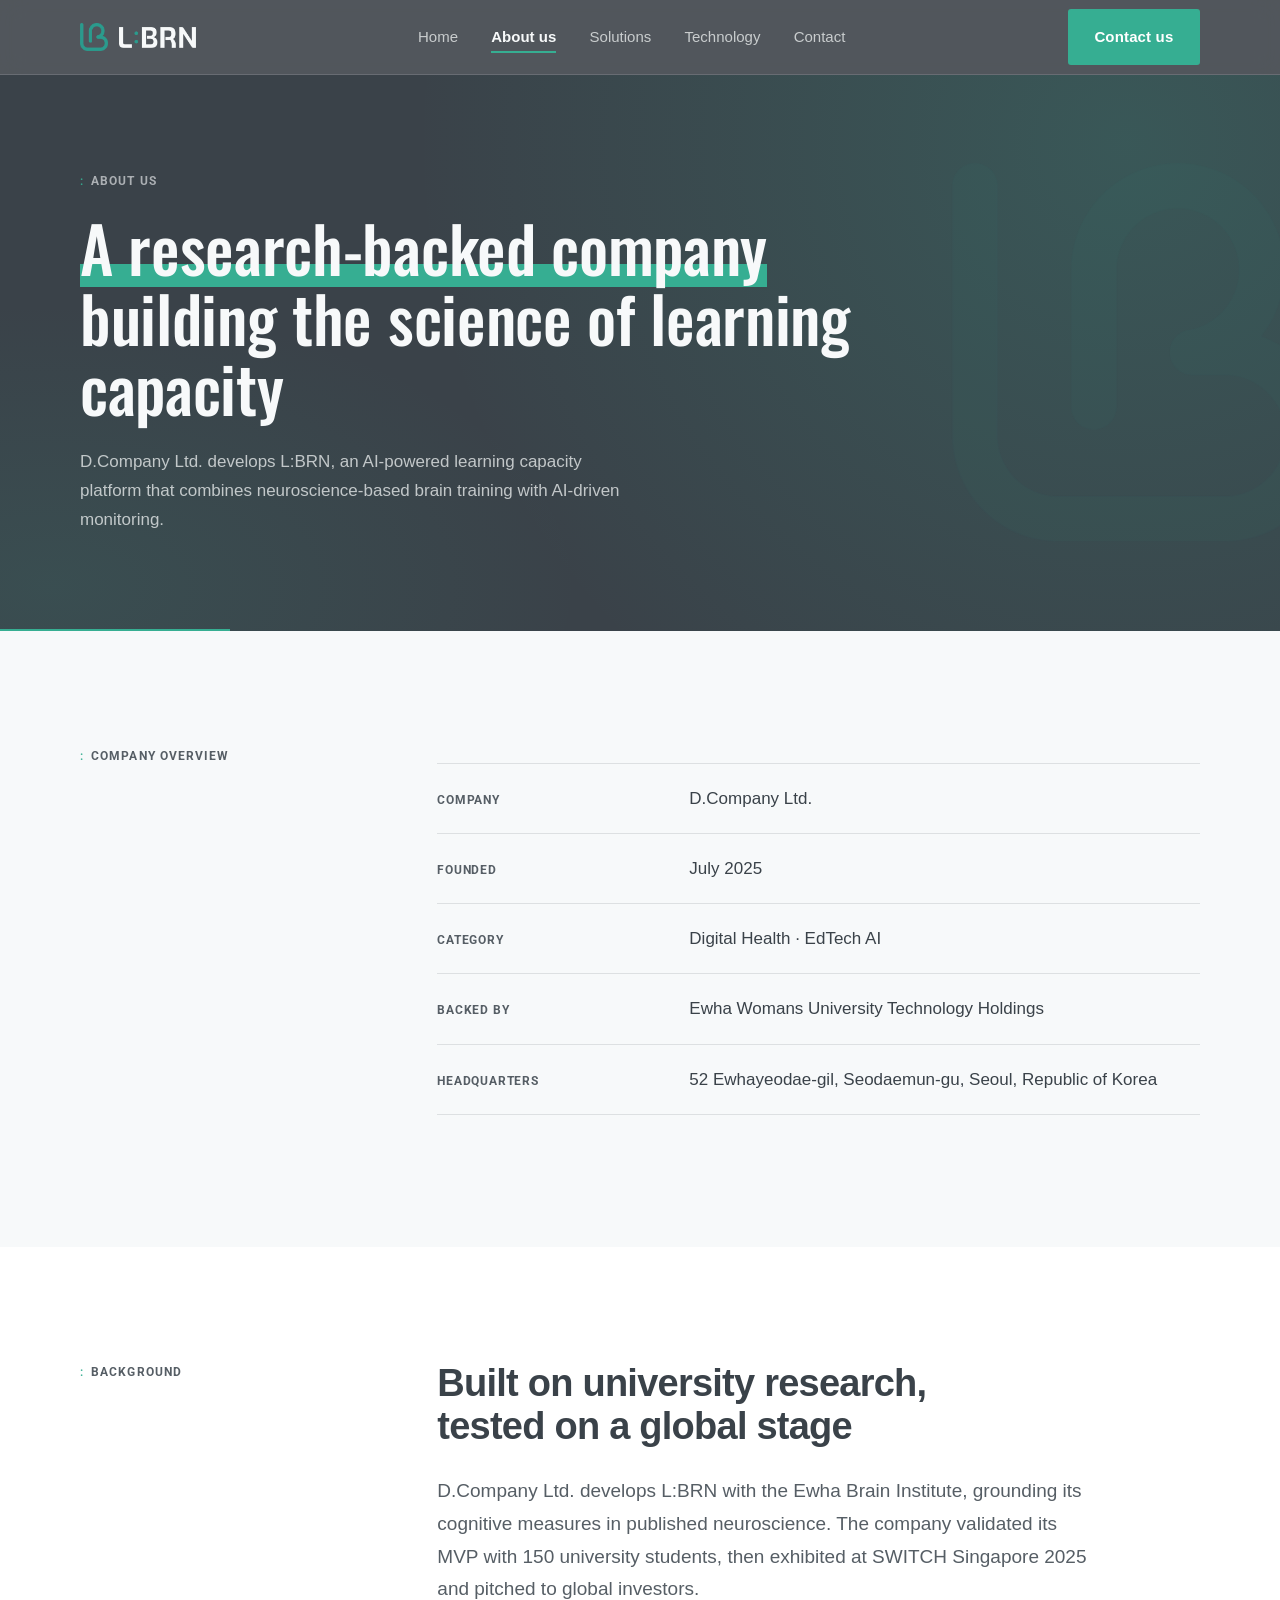
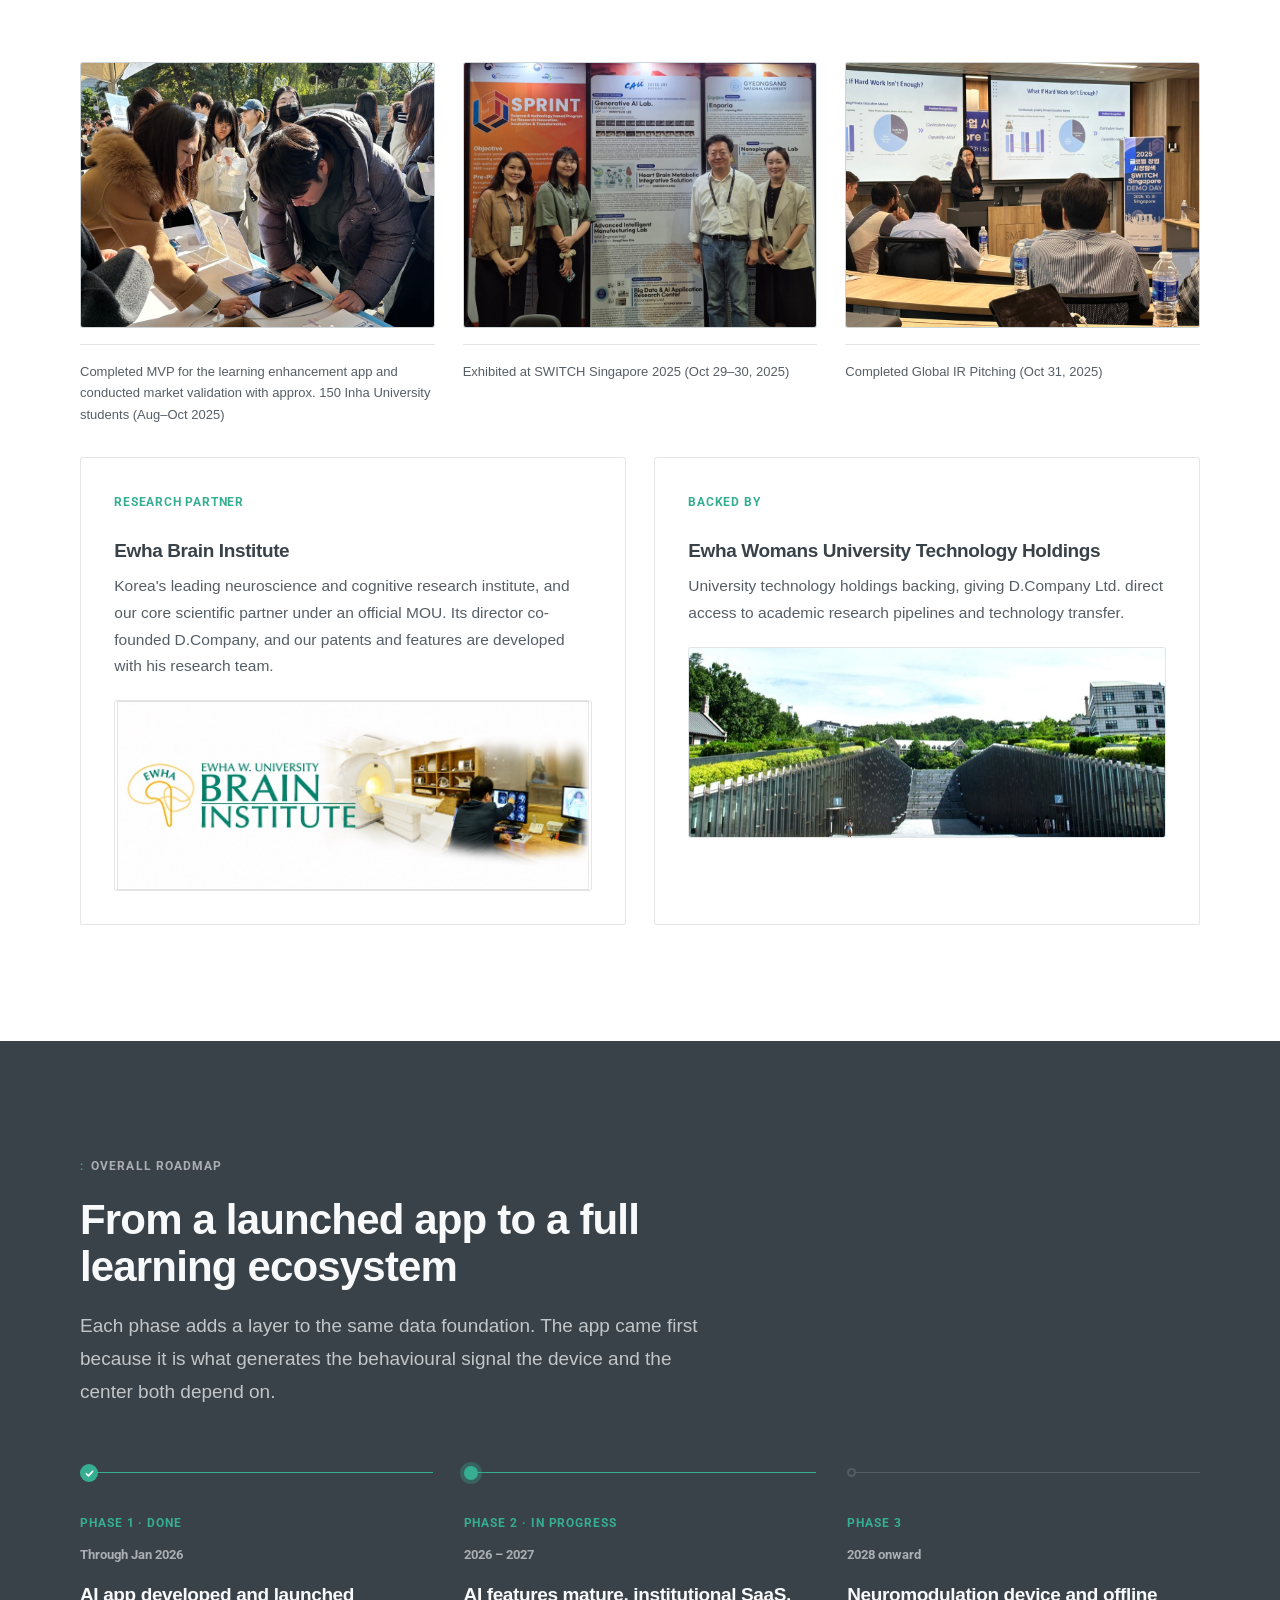
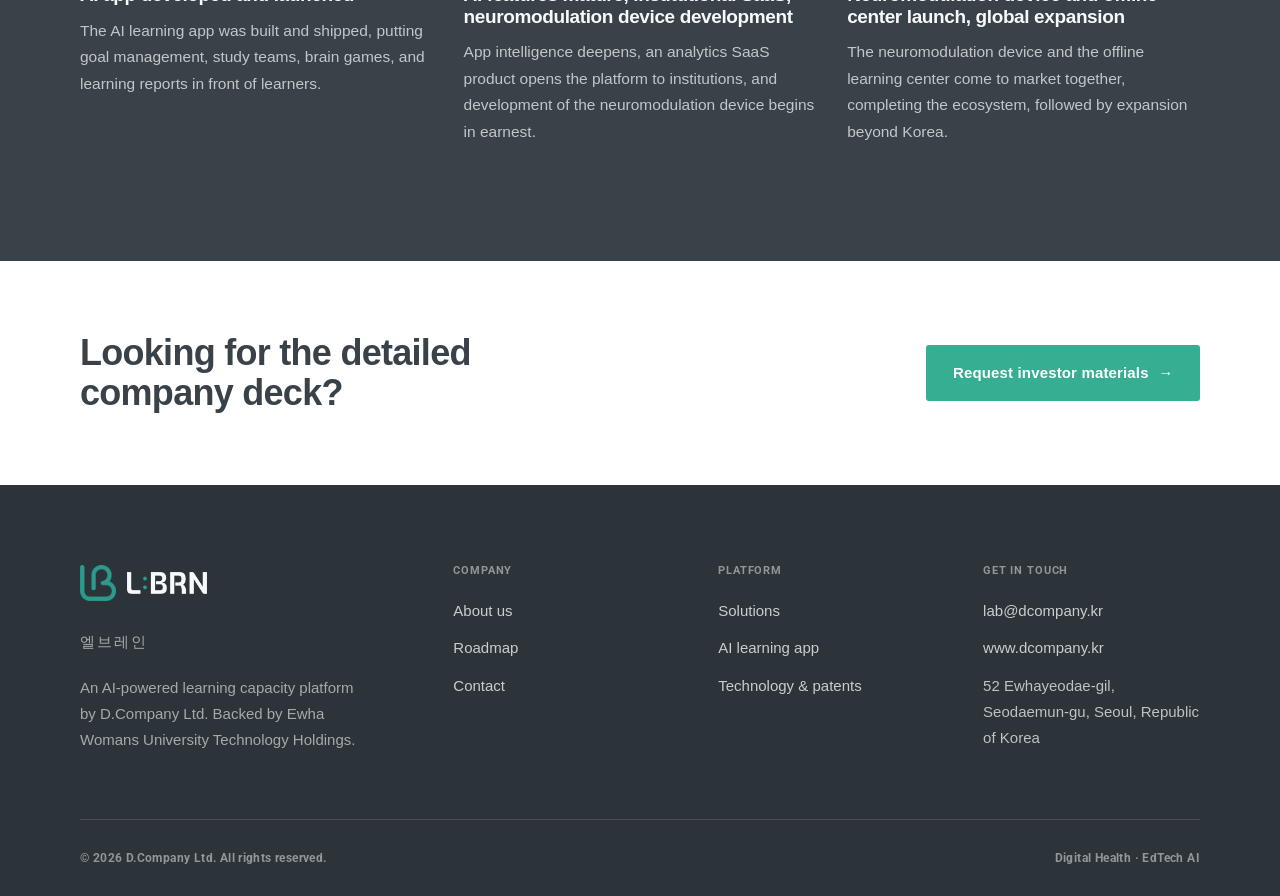
==== commit 24cb8650: "About us 이미지 5종 1000px 리사이즈 및 JPEG 변환 (7.1MB → 1.0MB) Co-Authored-By: Claude Opus 5 (1M context) <no" ====
--- a/about.html
+++ b/about.html
@@ -90,17 +90,17 @@
 
       <div class="grid grid-3 reveal stack-lg">
         <figure class="photo">
-          <img src="image/mvp.jpeg" width="3024" height="2332" loading="lazy" decoding="async"
+          <img src="image/mvp.jpeg" width="1000" height="771" loading="lazy" decoding="async"
                alt="University students gathered around an outdoor D.Company booth on campus, trying the L:BRN app on a tablet while staff members guide them through the demo.">
           <figcaption>Completed MVP for the learning enhancement app and conducted market validation with approx. 150 Inha University students (Aug&ndash;Oct 2025)</figcaption>
         </figure>
         <figure class="photo">
-          <img src="image/switch.JPG" width="2806" height="1938" loading="lazy" decoding="async"
+          <img src="image/switch.JPG" width="1000" height="690" loading="lazy" decoding="async"
                alt="Four D.Company team members standing in front of the ICT SPRINT exhibition wall at SWITCH Singapore 2025, beside the D.Company Ltd. poster on neuroscience-driven brain training, AI-powered personalised learning, and tDCS neuromodulation.">
           <figcaption>Exhibited at SWITCH Singapore 2025 (Oct 29&ndash;30, 2025)</figcaption>
         </figure>
         <figure class="photo">
-          <img src="image/ir.jpeg" width="4032" height="3024" loading="lazy" decoding="async"
+          <img src="image/ir.jpeg" width="1000" height="750" loading="lazy" decoding="async"
                alt="A D.Company presenter pitching to a seated audience at the SWITCH Singapore Demo Day, with a slide titled &lsquo;What If Hard Work Isn&rsquo;t Enough?&rsquo; on the screens behind her.">
           <figcaption>Completed Global IR Pitching (Oct 31, 2025)</figcaption>
         </figure>
@@ -111,14 +111,14 @@
           <span class="card-index">Research partner</span>
           <h3>Ewha Brain Institute</h3>
           <p>Korea's leading neuroscience and cognitive research institute, and our core scientific partner under an official MOU. Its director co-founded D.Company, and our patents and features are developed with his research team.</p>
-          <img class="partner-logo stack-sm" src="image/Ewha%20Brain%20Institute.png" width="1983" height="793" loading="lazy" decoding="async"
+          <img class="partner-logo stack-sm" src="image/Ewha%20Brain%20Institute.jpg" width="1000" height="400" loading="lazy" decoding="async"
                alt="Ewha W. University Brain Institute">
         </div>
         <div class="card reveal reveal-d1">
           <span class="card-index">Backed by</span>
           <h3>Ewha Womans University Technology Holdings</h3>
           <p>University technology holdings backing, giving D.Company Ltd. direct access to academic research pipelines and technology transfer.</p>
-          <img class="partner-logo partner-photo stack-sm" src="image/Ewha%20Womans%20University%20Technology%20Holdings.jpg" width="1914" height="564" loading="lazy" decoding="async"
+          <img class="partner-logo partner-photo stack-sm" src="image/Ewha%20Womans%20University%20Technology%20Holdings.jpg" width="1000" height="294" loading="lazy" decoding="async"
                alt="The Ewha Campus Complex at Ewha Womans University, seat of Ewha Womans University Technology Holdings.">
         </div>
       </div>
--- a/style.css
+++ b/style.css
@@ -854,6 +854,18 @@
   border-top: 1px solid var(--line);
 }
 .pillar:nth-child(even) .pillar-media { order: -1; }
+/* Pillar imagery — each file keeps its own aspect ratio instead of being forced
+   into one shared box. The app shot is a wide banner whose tagline and logotype
+   are baked into the artwork, so cropping it to 4:3 would cut into type; the
+   device and centre shots are already 4:3. Each pillar is its own band, so
+   differing media heights cost nothing in alignment. */
+.pillar-shot {
+  width: 100%;
+  height: auto;
+  background: var(--white);
+  border: 1px solid var(--line);
+  border-radius: var(--radius);
+}
 .pillar-body h3 {
   font-size: clamp(1.5rem, 2.6vw, 2rem);
   margin-block: 1rem 1.25rem;
